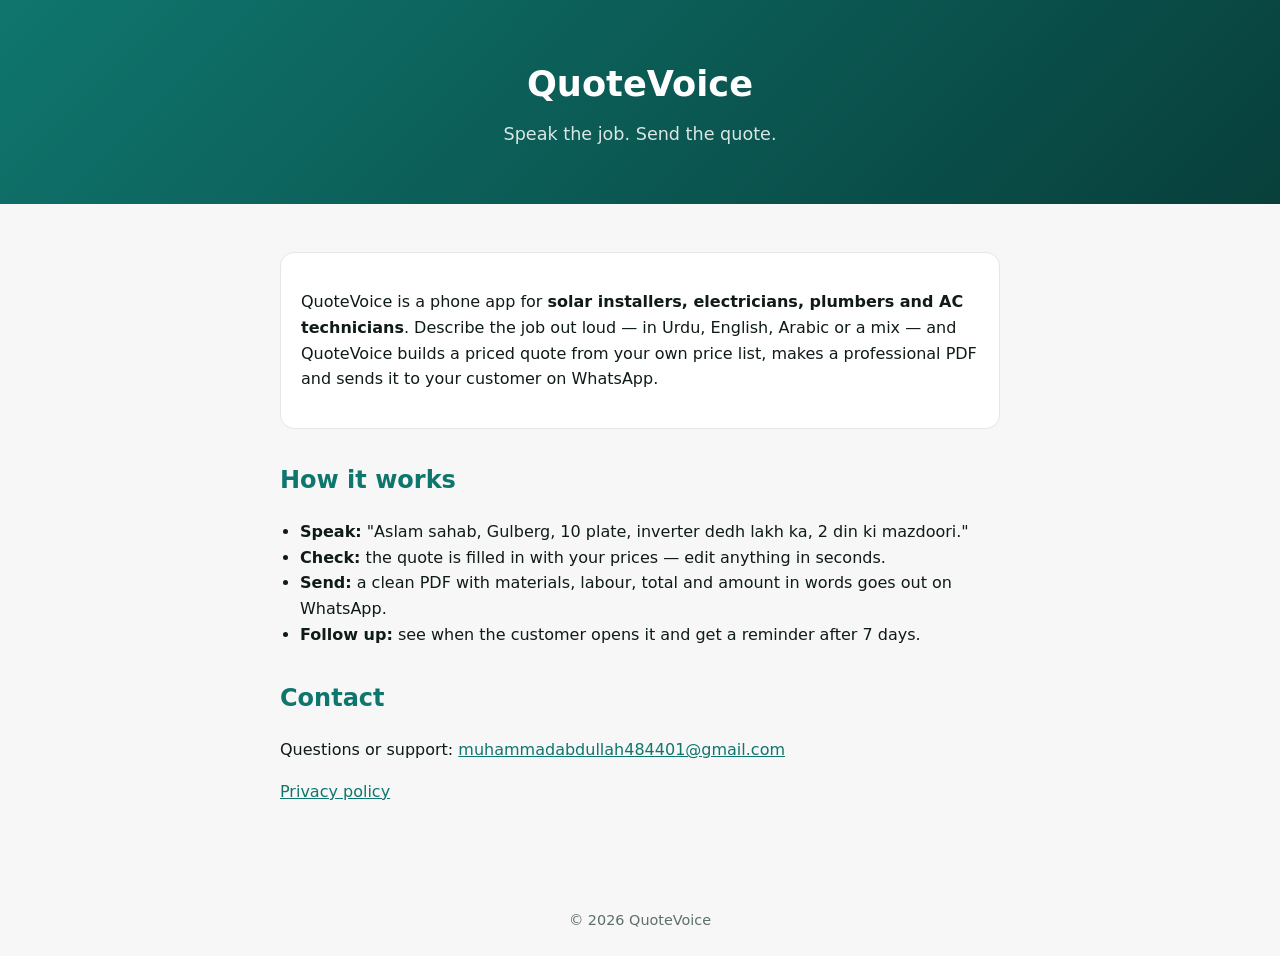
==== index.html @ b8d55fca "QuoteVoice homepage and privacy policy" ====
<!DOCTYPE html>
<html lang="en">
<head>
<meta charset="utf-8"><meta name="viewport" content="width=device-width,initial-scale=1">
<title>QuoteVoice — Speak the job. Send the quote.</title>
<meta name="description" content="QuoteVoice turns a spoken job into a professional quote and sends it on WhatsApp. For solar installers, electricians, plumbers and AC technicians.">
<link rel="stylesheet" href="style.css">
</head>
<body>
<header><h1>QuoteVoice</h1><p>Speak the job. Send the quote.</p></header>
<main>
<div class="card">
<p>QuoteVoice is a phone app for <strong>solar installers, electricians, plumbers and AC technicians</strong>.
Describe the job out loud — in Urdu, English, Arabic or a mix — and QuoteVoice builds a priced quote from your own
price list, makes a professional PDF and sends it to your customer on WhatsApp.</p>
</div>
<h2>How it works</h2>
<ul>
<li><strong>Speak:</strong> "Aslam sahab, Gulberg, 10 plate, inverter dedh lakh ka, 2 din ki mazdoori."</li>
<li><strong>Check:</strong> the quote is filled in with your prices — edit anything in seconds.</li>
<li><strong>Send:</strong> a clean PDF with materials, labour, total and amount in words goes out on WhatsApp.</li>
<li><strong>Follow up:</strong> see when the customer opens it and get a reminder after 7 days.</li>
</ul>
<h2>Contact</h2>
<p>Questions or support: <a href="mailto:muhammadabdullah484401@gmail.com">muhammadabdullah484401@gmail.com</a></p>
<p><a href="privacy.html">Privacy policy</a></p>
</main>
<footer>© 2026 QuoteVoice</footer>
</body>
</html>
---- style.css ----
:root{--teal:#0F766E;--ink:#0F1B19;--muted:#5F6F6C;--bg:#F6F7F6}
*{box-sizing:border-box}body{margin:0;font-family:system-ui,-apple-system,"Segoe UI",Roboto,sans-serif;color:var(--ink);background:var(--bg);line-height:1.6}
header{background:linear-gradient(135deg,#0F766E,#083F3B);color:#fff;padding:56px 20px;text-align:center}
header h1{margin:0 0 8px;font-size:2.2rem}header p{margin:0;opacity:.85;font-size:1.1rem}
main{max-width:760px;margin:0 auto;padding:32px 20px 64px}h2{color:var(--teal);margin-top:32px}
.card{background:#fff;border:1px solid #E2E8E6;border-radius:14px;padding:20px;margin:16px 0}
a{color:var(--teal)}footer{text-align:center;color:var(--muted);font-size:.9rem;padding:24px}
ul{padding-left:20px}
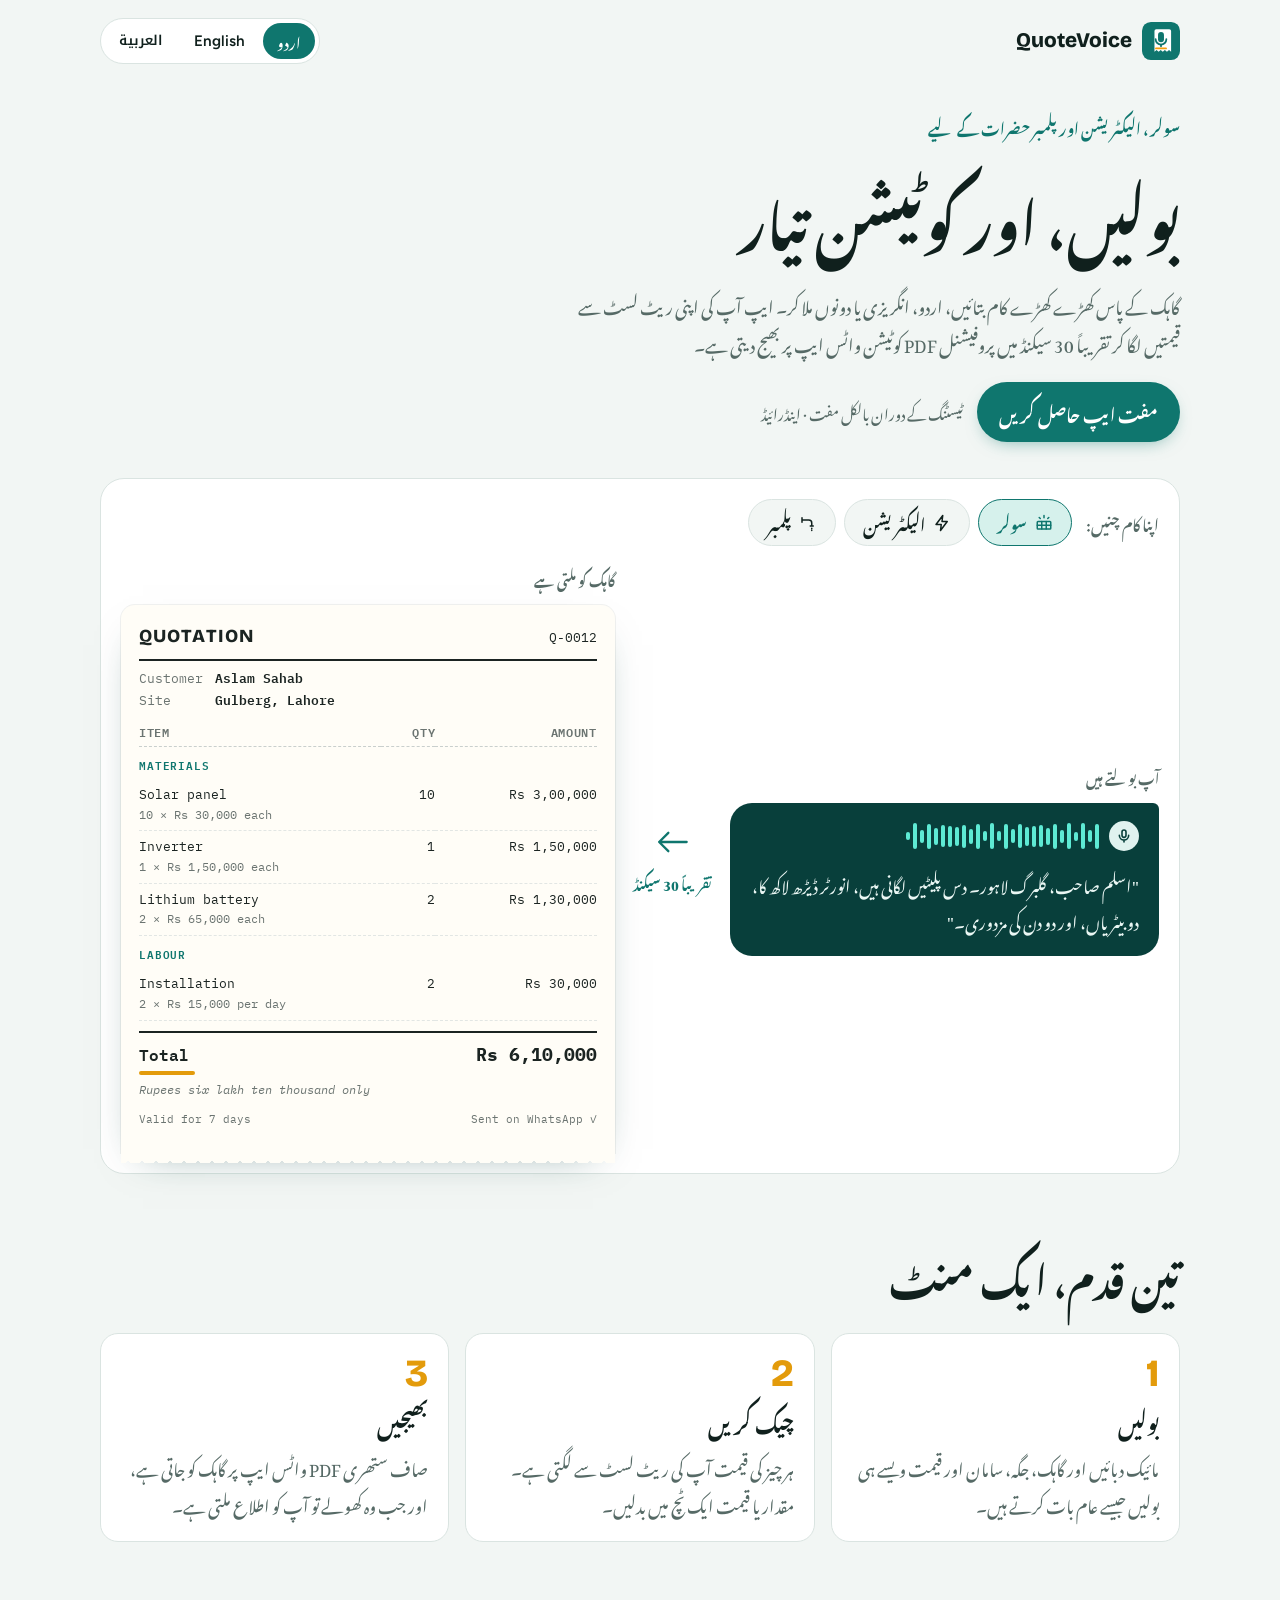
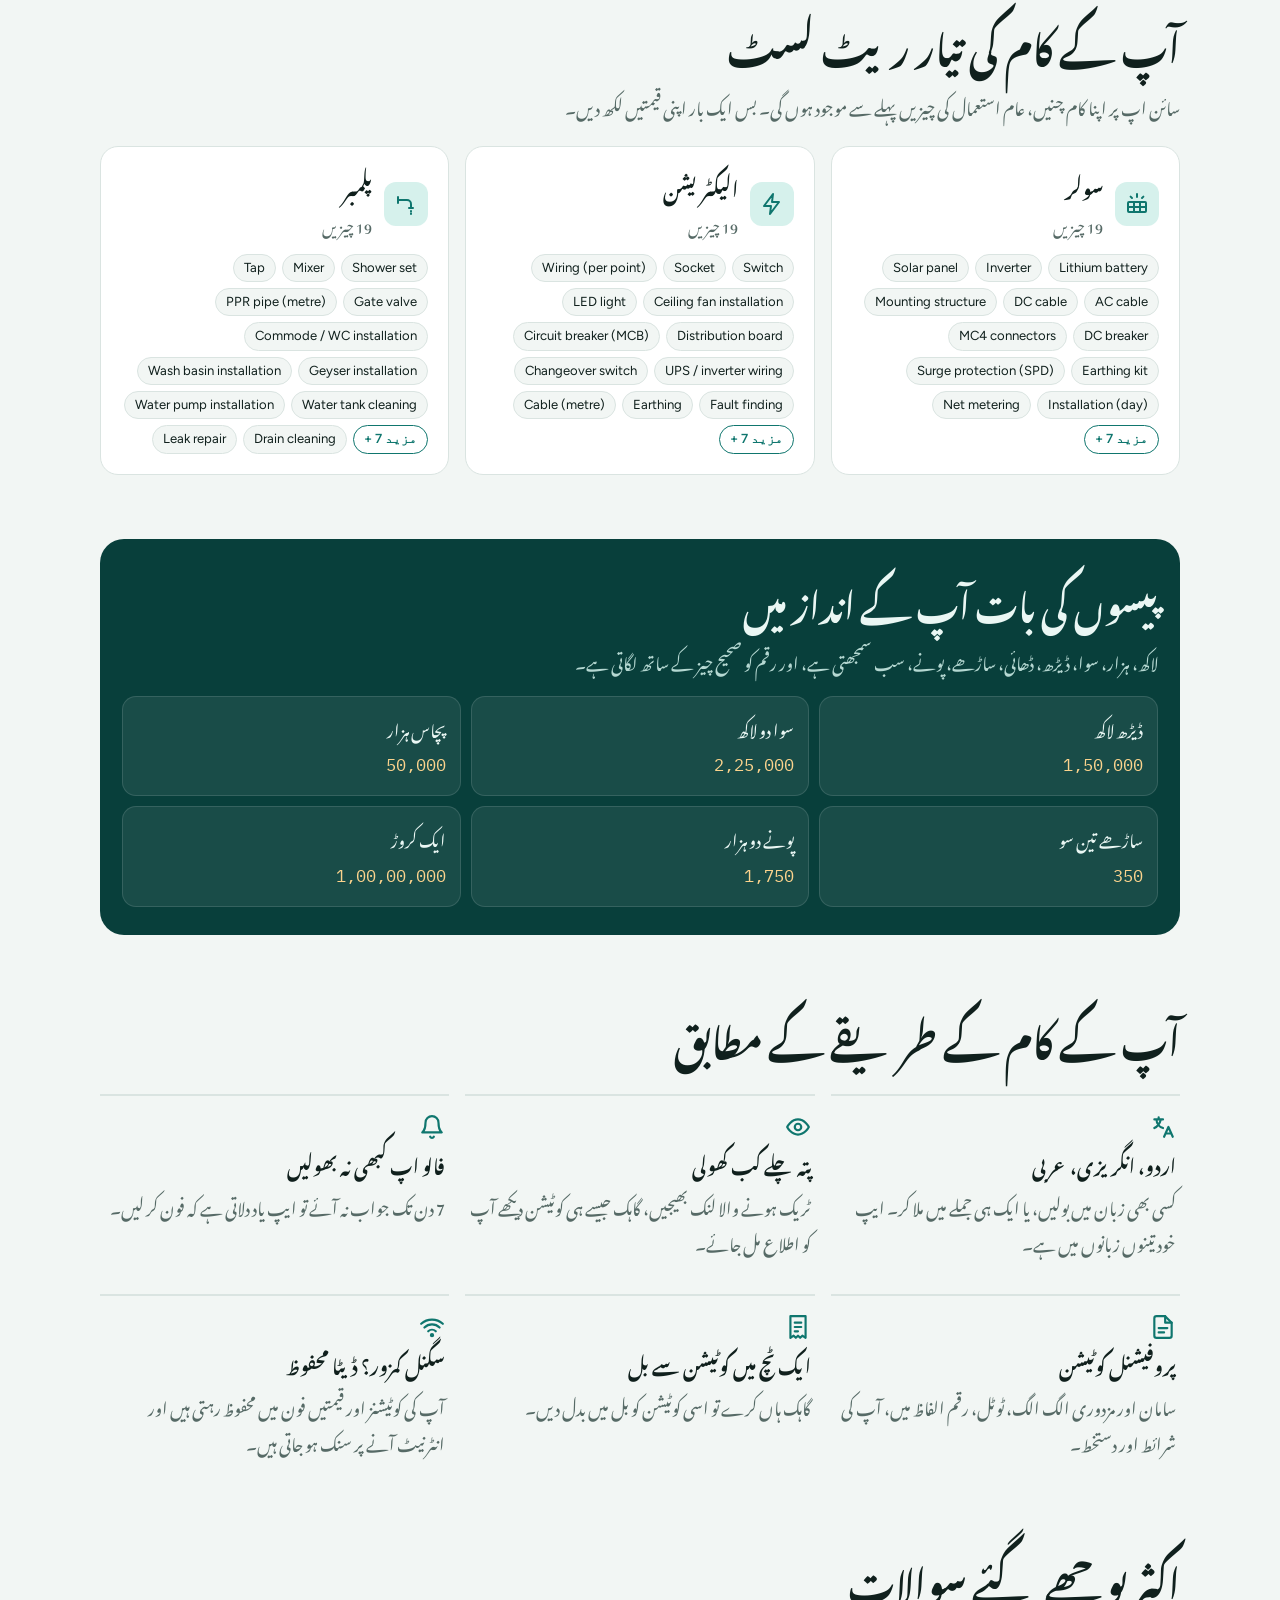
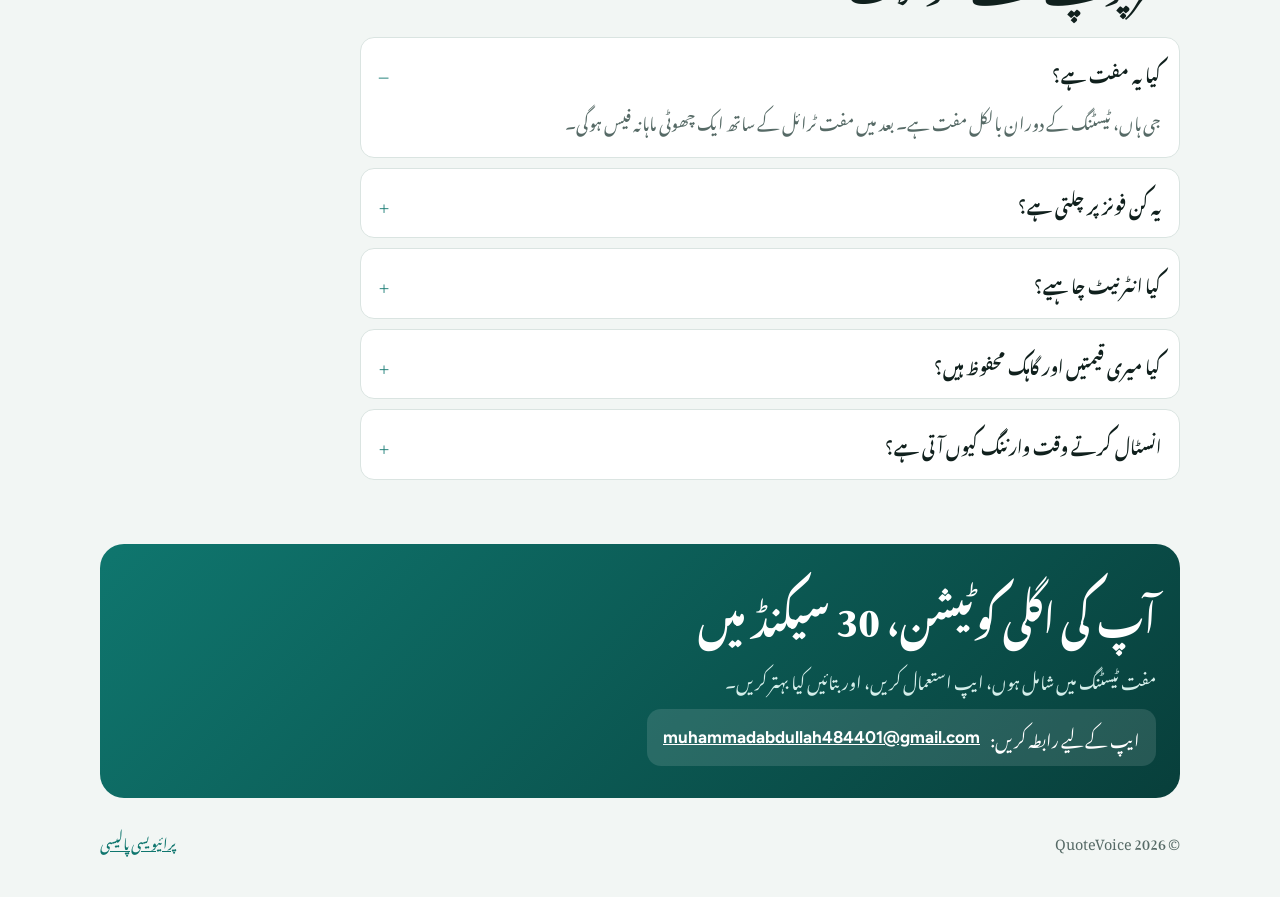
==== commit 0f937675: "Homepage: trilingual QuoteVoice page with live trade demo" ====
--- a/index.html
+++ b/index.html
@@ -1,30 +1,556 @@
 <!DOCTYPE html>
-<html lang="en">
+<html lang="ur" dir="rtl">
 <head>
-<meta charset="utf-8"><meta name="viewport" content="width=device-width,initial-scale=1">
-<title>QuoteVoice — Speak the job. Send the quote.</title>
-<meta name="description" content="QuoteVoice turns a spoken job into a professional quote and sends it on WhatsApp. For solar installers, electricians, plumbers and AC technicians.">
-<link rel="stylesheet" href="style.css">
+<meta charset="utf-8">
+<meta name="viewport" content="width=device-width, initial-scale=1">
+<title>QuoteVoice</title>
+<link rel="preconnect" href="https://fonts.googleapis.com">
+<link rel="preconnect" href="https://fonts.gstatic.com" crossorigin>
+<link href="https://fonts.googleapis.com/css2?family=Bricolage+Grotesque:opsz,wght@12..96,600;12..96,800&family=Figtree:wght@400;500;600;700&family=Noto+Nastaliq+Urdu:wght@400;600;700&family=Noto+Kufi+Arabic:wght@600;800&family=Noto+Naskh+Arabic:wght@400;600;700&family=IBM+Plex+Mono:wght@400;500;600&display=swap" rel="stylesheet">
+<style>
+/* Layout idea: the voice → receipt transformation is the hero; everything else is quiet support around it.
+   The receipt stays paper in both themes and always reads left-to-right, like the real PDF. */
+:root {
+  --bg: #F2F6F4;
+  --surface: #FFFFFF;
+  --ink: #10201D;
+  --muted: #566A66;
+  --line: #DAE4E1;
+  --brand: #0F766E;
+  --brand-deep: #083F3B;
+  --brand-soft: #D6F1EC;
+  --amber: #E39B0B;
+  --paper: #FFFDF7;
+  --paper-ink: #1B2422;
+  --paper-muted: #6B7471;
+  --f-display: 'Bricolage Grotesque', 'Segoe UI', system-ui, sans-serif;
+  --f-body: 'Figtree', 'Segoe UI', system-ui, sans-serif;
+  --f-mono: 'IBM Plex Mono', ui-monospace, Consolas, monospace;
+  --lh: 1.6;
+  --lh-head: 1.1;
+  color-scheme: light;
+}
+@media (prefers-color-scheme: dark) {
+  :root:not([data-theme="light"]) {
+    --bg: #0A1311; --surface: #111C1A; --ink: #E6F0ED; --muted: #94A8A3; --line: #213330;
+    --brand: #2CC3B0; --brand-deep: #06302C; --brand-soft: #0F2E2A; --amber: #F2B33A;
+    color-scheme: dark;
+  }
+}
+:root[data-theme="dark"] {
+  --bg: #0A1311; --surface: #111C1A; --ink: #E6F0ED; --muted: #94A8A3; --line: #213330;
+  --brand: #2CC3B0; --brand-deep: #06302C; --brand-soft: #0F2E2A; --amber: #F2B33A;
+  color-scheme: dark;
+}
+html[lang="ur"] { --f-display: 'Noto Nastaliq Urdu', serif; --f-body: 'Noto Nastaliq Urdu', serif; --lh: 2.15; --lh-head: 1.9; }
+html[lang="ar"] { --f-display: 'Noto Kufi Arabic', sans-serif; --f-body: 'Noto Naskh Arabic', serif; --lh: 1.85; --lh-head: 1.45; }
+
+* { box-sizing: border-box; }
+html, body { margin: 0; }
+body { background: var(--bg); color: var(--ink); font-family: var(--f-body); font-size: 17px; line-height: var(--lh); }
+h1, h2, h3 { font-family: var(--f-display); line-height: var(--lh-head); text-wrap: balance; margin: 0; }
+p { margin: 0; }
+a { color: var(--brand); }
+button { font: inherit; color: inherit; }
+:focus-visible { outline: 3px solid var(--amber); outline-offset: 3px; border-radius: 6px; }
+.wrap { max-width: 1120px; margin: 0 auto; padding: 0 20px; }
+
+/* Top bar */
+.top { display: flex; align-items: center; justify-content: space-between; gap: 16px; padding: 18px 0; flex-wrap: wrap; }
+.brand { display: flex; align-items: center; gap: 10px; font-family: 'Bricolage Grotesque', sans-serif; font-weight: 800; font-size: 1.3rem; color: var(--ink); text-decoration: none; }
+.langs { display: flex; gap: 4px; padding: 4px; border-radius: 999px; background: var(--surface); border: 1px solid var(--line); }
+.langs button { border: 0; background: transparent; padding: 6px 14px; border-radius: 999px; cursor: pointer; font-weight: 600; font-size: .95rem; line-height: 1.6; }
+.langs button[lang="ur"] { font-family: 'Noto Nastaliq Urdu', serif; font-size: .9rem; }
+.langs button[lang="ar"] { font-family: 'Noto Kufi Arabic', sans-serif; font-size: .85rem; }
+.langs button[lang="en"] { font-family: 'Figtree', sans-serif; }
+.langs button[aria-pressed="true"] { background: var(--brand); color: #fff; }
+
+/* Hero */
+.hero { padding: 28px 0 8px; display: grid; gap: 18px; }
+.eyebrow { color: var(--brand); font-weight: 700; font-size: .95rem; letter-spacing: .02em; }
+html[lang="en"] .eyebrow { text-transform: uppercase; letter-spacing: .08em; font-size: .8rem; }
+.hero h1 { font-size: clamp(2.3rem, 6vw, 4.4rem); font-weight: 800; max-width: 16ch; }
+html[lang="ur"] .hero h1 { font-weight: 700; font-size: clamp(2rem, 5vw, 3.5rem); }
+.hero .sub { color: var(--muted); max-width: 62ch; font-size: 1.08rem; }
+.cta-row { display: flex; gap: 14px; align-items: center; flex-wrap: wrap; margin-top: 4px; }
+.btn { display: inline-flex; align-items: center; gap: 10px; background: var(--brand); color: #fff; text-decoration: none; font-weight: 700; padding: 12px 22px; border-radius: 999px; border: 0; cursor: pointer; box-shadow: 0 6px 18px -8px rgba(15,118,110,.6); }
+.btn:hover { filter: brightness(1.08); }
+.note { color: var(--muted); font-size: .92rem; }
+
+/* Demo */
+.demo { margin: 28px 0 8px; background: var(--surface); border: 1px solid var(--line); border-radius: 24px; padding: 20px; display: grid; gap: 18px; }
+.tabs { display: flex; gap: 8px; flex-wrap: wrap; align-items: center; }
+.tabs .label { color: var(--muted); font-weight: 600; margin-inline-end: 6px; font-size: .95rem; }
+.tab { border: 1px solid var(--line); background: var(--bg); padding: 8px 18px; border-radius: 999px; cursor: pointer; font-weight: 600; display: inline-flex; gap: 8px; align-items: center; line-height: 1.7; }
+.tab svg { width: 18px; height: 18px; }
+.tab[aria-selected="true"] { background: var(--brand-soft); border-color: var(--brand); color: var(--brand); }
+.stage { display: grid; grid-template-columns: 1fr auto 1.15fr; gap: 18px; align-items: center; }
+.say { display: grid; gap: 12px; align-content: start; }
+.tag { font-size: .85rem; font-weight: 700; color: var(--muted); }
+.bubble { background: var(--brand-deep); color: #EAF7F4; border-radius: 22px; border-start-start-radius: 6px; padding: 18px 20px; font-size: 1.12rem; display: grid; gap: 14px; }
+html[lang="ur"] .bubble { font-size: 1.05rem; }
+.wave { display: flex; gap: 3px; align-items: center; height: 26px; direction: ltr; }
+.wave i { display: block; width: 4px; border-radius: 2px; background: #5EEAD4; height: 30%; animation: wave 1.1s ease-in-out infinite; }
+@keyframes wave { 0%, 100% { transform: scaleY(.45); } 50% { transform: scaleY(1); } }
+.mic { display: inline-flex; align-items: center; justify-content: center; width: 30px; height: 30px; border-radius: 50%; background: #E0F2EF; color: var(--brand-deep); flex: none; }
+.wave-row { display: flex; align-items: center; gap: 10px; }
+.arrow { display: grid; place-items: center; gap: 4px; color: var(--brand); text-align: center; font-size: .85rem; font-weight: 700; }
+.arrow svg { width: 44px; height: 44px; }
+html[dir="rtl"] .arrow svg { transform: scaleX(-1); }
+
+/* Receipt (always LTR, like the real PDF) */
+.receipt { direction: ltr; text-align: left; font-family: var(--f-mono); background: var(--paper); color: var(--paper-ink); border-radius: 14px 14px 0 0; padding: 18px 18px 26px; box-shadow: 0 18px 40px -22px rgba(8,63,59,.55), 0 0 0 1px rgba(16,32,29,.06); position: relative; font-size: .82rem; line-height: 1.5; }
+.receipt::after { content: ""; position: absolute; left: 0; right: 0; bottom: -10px; height: 10px; background: linear-gradient(-45deg, transparent 7px, var(--paper) 0) 0 0/14px 10px repeat-x, linear-gradient(45deg, transparent 7px, var(--paper) 0) 0 0/14px 10px repeat-x; }
+.r-head { display: flex; justify-content: space-between; align-items: baseline; border-bottom: 2px solid var(--paper-ink); padding-bottom: 8px; margin-bottom: 8px; }
+.r-title { font-family: 'Bricolage Grotesque', sans-serif; font-weight: 800; font-size: 1.15rem; letter-spacing: .06em; }
+.r-meta { display: grid; grid-template-columns: auto 1fr; gap: 2px 12px; color: var(--paper-muted); margin-bottom: 10px; }
+.r-meta b { color: var(--paper-ink); font-weight: 600; }
+table { width: 100%; border-collapse: collapse; font-variant-numeric: tabular-nums; }
+th { text-align: left; font-weight: 600; color: var(--paper-muted); font-size: .72rem; text-transform: uppercase; letter-spacing: .06em; padding: 4px 0; border-bottom: 1px dashed #C9CFCD; }
+td { padding: 6px 0; border-bottom: 1px dashed #E2E6E4; vertical-align: top; }
+th.n, td.n { text-align: right; white-space: nowrap; padding-left: 10px; }
+td .unit { color: var(--paper-muted); font-size: .72rem; }
+.group td { font-size: .68rem; text-transform: uppercase; letter-spacing: .08em; color: #0F766E; font-weight: 600; padding-top: 10px; border-bottom: 0; }
+.r-total { display: flex; justify-content: space-between; align-items: baseline; margin-top: 10px; padding-top: 8px; border-top: 2px solid var(--paper-ink); font-weight: 600; font-size: 1rem; }
+.r-total strong { font-size: 1.15rem; }
+.r-total .bar { display: block; height: 4px; width: 56px; background: #E39B0B; border-radius: 2px; margin-top: 4px; }
+.r-words { color: var(--paper-muted); font-style: italic; margin-top: 6px; font-size: .75rem; }
+.r-foot { display: flex; justify-content: space-between; margin-top: 12px; color: var(--paper-muted); font-size: .7rem; }
+.rows-in tr { animation: rowIn .45s cubic-bezier(.2,.7,.2,1) backwards; }
+@keyframes rowIn { from { opacity: .1; transform: translateY(6px); } }
+
+/* Sections */
+section { padding: 56px 0 8px; }
+.sec-head { display: grid; gap: 8px; margin-bottom: 22px; max-width: 70ch; }
+.sec-head h2 { font-size: clamp(1.6rem, 3.6vw, 2.4rem); font-weight: 800; }
+html[lang="ur"] .sec-head h2 { font-weight: 700; }
+.sec-head p { color: var(--muted); }
+.steps { display: grid; grid-template-columns: repeat(3, 1fr); gap: 16px; counter-reset: step; }
+.step { background: var(--surface); border: 1px solid var(--line); border-radius: 18px; padding: 20px; display: grid; gap: 8px; align-content: start; }
+.step .num { font-family: 'Bricolage Grotesque', sans-serif; font-weight: 800; font-size: 2.4rem; line-height: 1; color: var(--amber); }
+.step h3 { font-size: 1.3rem; }
+.step p { color: var(--muted); }
+
+.trade-cards { display: grid; grid-template-columns: repeat(3, 1fr); gap: 16px; }
+.tcard { background: var(--surface); border: 1px solid var(--line); border-radius: 18px; padding: 20px; display: grid; gap: 12px; align-content: start; }
+.tcard header { display: flex; align-items: center; gap: 12px; }
+.ticon { width: 44px; height: 44px; border-radius: 12px; display: grid; place-items: center; background: var(--brand-soft); color: var(--brand); flex: none; }
+.ticon svg { width: 24px; height: 24px; }
+.tcard h3 { font-size: 1.25rem; }
+.tcard .count { color: var(--muted); font-size: .9rem; }
+.chips { display: flex; flex-wrap: wrap; gap: 6px; direction: ltr; justify-content: flex-start; }
+html[dir="rtl"] .chips { justify-content: flex-end; }
+.chip { font-family: 'Figtree', sans-serif; font-size: .82rem; line-height: 1.4; padding: 4px 10px; border-radius: 999px; background: var(--bg); border: 1px solid var(--line); }
+.chip.more { color: var(--brand); border-color: var(--brand); background: transparent; font-weight: 600; }
+
+.money { background: var(--brand-deep); color: #EAF7F4; border-radius: 24px; padding: 28px 22px; display: grid; gap: 18px; }
+.money h2 { font-size: clamp(1.5rem, 3.4vw, 2.2rem); }
+.money p { color: #B5D8D2; }
+.pairs { display: grid; grid-template-columns: repeat(3, 1fr); gap: 10px; }
+.pair { background: rgba(255,255,255,.07); border: 1px solid rgba(255,255,255,.12); border-radius: 14px; padding: 12px 14px; display: grid; gap: 2px; }
+.pair .said { font-size: 1.05rem; }
+.pair .num { font-family: var(--f-mono); color: #FBD38D; font-size: 1.05rem; direction: ltr; text-align: start; font-variant-numeric: tabular-nums; }
+html[dir="rtl"] .pair .num { text-align: right; }
+
+.features { display: grid; grid-template-columns: repeat(3, 1fr); gap: 16px; }
+.feat { padding: 18px 4px; border-top: 2px solid var(--line); display: grid; gap: 6px; align-content: start; }
+.feat svg { width: 26px; height: 26px; color: var(--brand); }
+.feat h3 { font-size: 1.15rem; }
+.feat p { color: var(--muted); }
+
+.faq { display: grid; gap: 10px; max-width: 820px; }
+details { background: var(--surface); border: 1px solid var(--line); border-radius: 14px; padding: 4px 18px; }
+summary { cursor: pointer; font-weight: 700; padding: 12px 0; list-style: none; display: flex; justify-content: space-between; gap: 12px; }
+summary::-webkit-details-marker { display: none; }
+summary::after { content: "+"; color: var(--brand); font-weight: 800; }
+details[open] summary::after { content: "–"; }
+details p { color: var(--muted); padding-bottom: 14px; }
+
+.join { margin: 56px 0 0; background: linear-gradient(135deg, var(--brand), var(--brand-deep)); color: #fff; border-radius: 24px; padding: 32px 24px; display: grid; gap: 12px; }
+.join h2 { font-size: clamp(1.6rem, 3.6vw, 2.4rem); }
+.join p { color: #D4EEEA; }
+.contact { display: inline-flex; flex-wrap: wrap; gap: 10px; align-items: center; background: rgba(255,255,255,.12); border-radius: 14px; padding: 10px 16px; width: fit-content; }
+.contact a { color: #fff; font-family: 'Figtree', sans-serif; font-weight: 700; direction: ltr; }
+footer { padding: 28px 0 40px; color: var(--muted); font-size: .9rem; display: flex; gap: 16px; flex-wrap: wrap; justify-content: space-between; }
+
+@media (max-width: 860px) {
+  .stage { grid-template-columns: 1fr; }
+  .arrow svg { transform: rotate(90deg); }
+  html[dir="rtl"] .arrow svg { transform: rotate(90deg); }
+  .steps, .trade-cards, .features { grid-template-columns: 1fr; }
+  .pairs { grid-template-columns: repeat(2, 1fr); }
+}
+@media (max-width: 420px) { .pairs { grid-template-columns: 1fr; } body { font-size: 16px; } }
+@media (prefers-reduced-motion: reduce) {
+  .wave i, .rows-in tr { animation: none; }
+}
+</style>
 </head>
 <body>
-<header><h1>QuoteVoice</h1><p>Speak the job. Send the quote.</p></header>
-<main>
-<div class="card">
-<p>QuoteVoice is a phone app for <strong>solar installers, electricians, plumbers and AC technicians</strong>.
-Describe the job out loud — in Urdu, English, Arabic or a mix — and QuoteVoice builds a priced quote from your own
-price list, makes a professional PDF and sends it to your customer on WhatsApp.</p>
+<div class="wrap">
+  <div class="top">
+    <a class="brand" href="#top" aria-label="QuoteVoice">
+      <svg width="38" height="38" viewBox="0 0 64 64" aria-hidden="true">
+        <rect width="64" height="64" rx="15" fill="#0F766E"/>
+        <path d="M18 12h28a3 3 0 0 1 3 3v35l-3.5-3-3.5 3-3.5-3-3.5 3-3.5-3-3.5 3-3.5-3-3.5 3V15a3 3 0 0 1 3-3z" fill="#FFFFFF"/>
+        <rect x="27" y="17" width="10" height="17" rx="5" fill="#0F766E"/>
+        <path d="M23 29a9 9 0 0 0 18 0" stroke="#0F766E" stroke-width="3" fill="none" stroke-linecap="round"/>
+        <path d="M32 38v3" stroke="#0F766E" stroke-width="3" stroke-linecap="round"/>
+        <rect x="22" y="43" width="20" height="3" rx="1.5" fill="#F59E0B"/>
+      </svg>
+      QuoteVoice
+    </a>
+    <div class="langs" role="group" aria-label="Language">
+      <button type="button" id="lang-ur" lang="ur" data-lang="ur">اردو</button>
+      <button type="button" id="lang-en" lang="en" data-lang="en">English</button>
+      <button type="button" id="lang-ar" lang="ar" data-lang="ar">العربية</button>
+    </div>
+  </div>
+
+  <div class="hero" id="top">
+    <div class="eyebrow" data-t="eyebrow"></div>
+    <h1 data-t="title"></h1>
+    <p class="sub" data-t="sub"></p>
+    <div class="cta-row">
+      <a class="btn" href="#join" data-t="cta"></a>
+      <span class="note" data-t="note"></span>
+    </div>
+  </div>
+
+  <div class="demo">
+    <div class="tabs" role="tablist" aria-labelledby="demo-label">
+      <span class="label" id="demo-label" data-t="pick"></span>
+      <button class="tab" role="tab" id="tab-solar" data-trade="solar"></button>
+      <button class="tab" role="tab" id="tab-electric" data-trade="electric"></button>
+      <button class="tab" role="tab" id="tab-plumber" data-trade="plumber"></button>
+    </div>
+    <div class="stage">
+      <div class="say">
+        <span class="tag" data-t="youSay"></span>
+        <div class="bubble">
+          <div class="wave-row">
+            <span class="mic"><svg width="16" height="16" viewBox="0 0 24 24" fill="none" stroke="currentColor" stroke-width="2.4" stroke-linecap="round"><rect x="9" y="3" width="6" height="11" rx="3"/><path d="M5 11a7 7 0 0 0 14 0M12 18v3"/></svg></span>
+            <div class="wave" id="wave" aria-hidden="true"></div>
+          </div>
+          <p id="spoken"></p>
+        </div>
+      </div>
+      <div class="arrow" aria-hidden="true">
+        <svg viewBox="0 0 48 48" fill="none" stroke="currentColor" stroke-width="2.5" stroke-linecap="round" stroke-linejoin="round"><path d="M8 24h30M28 14l10 10-10 10"/></svg>
+        <span data-t="time"></span>
+      </div>
+      <div class="say">
+        <span class="tag" data-t="youSend"></span>
+        <div class="receipt" id="receipt" aria-live="polite"></div>
+      </div>
+    </div>
+  </div>
+
+  <section>
+    <div class="sec-head"><h2 data-t="stepsTitle"></h2></div>
+    <div class="steps">
+      <div class="step"><span class="num">1</span><h3 data-t="s1t"></h3><p data-t="s1d"></p></div>
+      <div class="step"><span class="num">2</span><h3 data-t="s2t"></h3><p data-t="s2d"></p></div>
+      <div class="step"><span class="num">3</span><h3 data-t="s3t"></h3><p data-t="s3d"></p></div>
+    </div>
+  </section>
+
+  <section>
+    <div class="sec-head"><h2 data-t="tradesTitle"></h2><p data-t="tradesSub"></p></div>
+    <div class="trade-cards" id="trade-cards"></div>
+  </section>
+
+  <section>
+    <div class="money">
+      <div class="sec-head" style="margin:0"><h2 data-t="moneyTitle"></h2><p data-t="moneySub"></p></div>
+      <div class="pairs" id="pairs"></div>
+    </div>
+  </section>
+
+  <section>
+    <div class="sec-head"><h2 data-t="featTitle"></h2></div>
+    <div class="features" id="features"></div>
+  </section>
+
+  <section>
+    <div class="sec-head"><h2 data-t="faqTitle"></h2></div>
+    <div class="faq" id="faq"></div>
+  </section>
+
+  <div class="join" id="join">
+    <h2 data-t="joinTitle"></h2>
+    <p data-t="joinSub"></p>
+    <div class="contact"><span data-t="contactLabel"></span><a href="mailto:muhammadabdullah484401@gmail.com">muhammadabdullah484401@gmail.com</a></div>
+  </div>
+
+  <footer>
+    <span>© 2026 QuoteVoice</span>
+    <a href="privacy.html" data-t="privacy"></a>
+  </footer>
 </div>
-<h2>How it works</h2>
-<ul>
-<li><strong>Speak:</strong> "Aslam sahab, Gulberg, 10 plate, inverter dedh lakh ka, 2 din ki mazdoori."</li>
-<li><strong>Check:</strong> the quote is filled in with your prices — edit anything in seconds.</li>
-<li><strong>Send:</strong> a clean PDF with materials, labour, total and amount in words goes out on WhatsApp.</li>
-<li><strong>Follow up:</strong> see when the customer opens it and get a reminder after 7 days.</li>
-</ul>
-<h2>Contact</h2>
-<p>Questions or support: <a href="mailto:muhammadabdullah484401@gmail.com">muhammadabdullah484401@gmail.com</a></p>
-<p><a href="privacy.html">Privacy policy</a></p>
-</main>
-<footer>© 2026 QuoteVoice</footer>
+
+<script>
+const ICONS = {
+  solar: '<svg viewBox="0 0 24 24" fill="none" stroke="currentColor" stroke-width="2" stroke-linecap="round" stroke-linejoin="round"><rect x="3" y="10" width="18" height="10" rx="1"/><path d="M3 15h18M9 10v10M15 10v10M12 2v3M5.6 4.6l1.4 1.4M18.4 4.6 17 6"/></svg>',
+  electric: '<svg viewBox="0 0 24 24" fill="none" stroke="currentColor" stroke-width="2" stroke-linecap="round" stroke-linejoin="round"><path d="M13 2 4 14h7l-1 8 9-12h-7z"/></svg>',
+  plumber: '<svg viewBox="0 0 24 24" fill="none" stroke="currentColor" stroke-width="2" stroke-linecap="round" stroke-linejoin="round"><path d="M4 8h9a4 4 0 0 1 4 4v2M4 5v6M17 14v2M15 16h4M17 19v.5M17 21.5v.5"/></svg>',
+  lang: '<svg viewBox="0 0 24 24" fill="none" stroke="currentColor" stroke-width="2" stroke-linecap="round" stroke-linejoin="round"><path d="M4 5h8M8 3v2M6 5c0 4 3 7 6 8M10 5c-1 4-4 7-6 8M13 21l4-9 4 9M14.5 18h5"/></svg>',
+  eye: '<svg viewBox="0 0 24 24" fill="none" stroke="currentColor" stroke-width="2" stroke-linecap="round" stroke-linejoin="round"><path d="M2 12s3.5-7 10-7 10 7 10 7-3.5 7-10 7S2 12 2 12z"/><circle cx="12" cy="12" r="3"/></svg>',
+  bell: '<svg viewBox="0 0 24 24" fill="none" stroke="currentColor" stroke-width="2" stroke-linecap="round" stroke-linejoin="round"><path d="M6 8a6 6 0 0 1 12 0c0 7 3 9 3 9H3s3-2 3-9M10.3 21a1.9 1.9 0 0 0 3.4 0"/></svg>',
+  doc: '<svg viewBox="0 0 24 24" fill="none" stroke="currentColor" stroke-width="2" stroke-linecap="round" stroke-linejoin="round"><path d="M14 2H6a2 2 0 0 0-2 2v16a2 2 0 0 0 2 2h12a2 2 0 0 0 2-2V8z"/><path d="M14 2v6h6M8 13h8M8 17h5"/></svg>',
+  receipt: '<svg viewBox="0 0 24 24" fill="none" stroke="currentColor" stroke-width="2" stroke-linecap="round" stroke-linejoin="round"><path d="M5 2h14v20l-3-2-2 2-2-2-2 2-2-2-3 2z"/><path d="M9 8h6M9 12h6M9 16h3"/></svg>',
+  wifi: '<svg viewBox="0 0 24 24" fill="none" stroke="currentColor" stroke-width="2" stroke-linecap="round" stroke-linejoin="round"><path d="M5 12.5a10 10 0 0 1 14 0M8.5 16a5 5 0 0 1 7 0M2 9a15 15 0 0 1 20 0"/><circle cx="12" cy="19.5" r="1"/></svg>'
+};
+
+/* Real starter price lists from the app (names as they appear on the PDF). */
+const TRADE_ITEMS = {
+  solar: ['Solar panel','Inverter','Lithium battery','Mounting structure','DC cable','AC cable','MC4 connectors','DC breaker','Surge protection (SPD)','Earthing kit','Net metering','Installation (day)'],
+  electric: ['Wiring (per point)','Socket','Switch','LED light','Ceiling fan installation','Circuit breaker (MCB)','Distribution board','Changeover switch','UPS / inverter wiring','Cable (metre)','Earthing','Fault finding'],
+  plumber: ['Tap','Mixer','Shower set','PPR pipe (metre)','Gate valve','Commode / WC installation','Wash basin installation','Geyser installation','Water pump installation','Water tank cleaning','Leak repair','Drain cleaning']
+};
+const TRADE_TOTAL = { solar: 19, electric: 19, plumber: 19 };
+
+/* Demo quotes. Pakistan (Rs, lakh grouping) for Urdu/English; Gulf (AED) for Arabic. */
+const QUOTES = {
+  pk: {
+    solar: { no: 'Q-0012', customer: 'Aslam Sahab', site: 'Gulberg, Lahore',
+      materials: [['Solar panel', 10, 'each', 30000], ['Inverter', 1, 'each', 150000], ['Lithium battery', 2, 'each', 65000]],
+      labour: [['Installation', 2, 'per day', 15000]], words: 'Rupees six lakh ten thousand only' },
+    electric: { no: 'Q-0013', customer: 'Khan Sahab', site: 'DHA, Karachi',
+      materials: [['LED downlight', 6, 'each', 900], ['Socket', 2, 'each', 250], ['Cable', 15, 'per m', 180]],
+      labour: [['Labour', 1, 'per day', 5000]], words: 'Rupees thirteen thousand six hundred only' },
+    plumber: { no: 'Q-0014', customer: 'Rasheed Sahab', site: 'Johar Town, Lahore',
+      materials: [['Tap', 2, 'each', 1500], ['PPR pipe', 5, 'per m', 350], ['Geyser installation', 1, 'each', 4500]],
+      labour: [['Labour', 3, 'per hr', 800]], words: 'Rupees eleven thousand six hundred fifty only' }
+  },
+  gulf: {
+    solar: { no: 'Q-0012', customer: 'Mr Khalid', site: 'Al Khan, Sharjah',
+      materials: [['Solar panel', 10, 'each', 650], ['Inverter', 1, 'each', 5000], ['Lithium battery', 2, 'each', 2400]],
+      labour: [['Installation', 2, 'per day', 900]], words: 'Eighteen thousand one hundred dirhams only' },
+    electric: { no: 'Q-0013', customer: 'Mr Ahmed', site: 'Dubai Marina',
+      materials: [['LED downlight', 6, 'each', 45], ['Socket', 2, 'each', 35], ['Cable', 15, 'per m', 6]],
+      labour: [['Labour', 1, 'per day', 350]], words: 'Seven hundred eighty dirhams only' },
+    plumber: { no: 'Q-0014', customer: 'Mr Yousef', site: 'Al Ain',
+      materials: [['Tap', 2, 'each', 60], ['PPR pipe', 5, 'per m', 18], ['Water heater installation', 1, 'each', 250]],
+      labour: [['Labour', 3, 'per hr', 80]], words: 'Seven hundred dirhams only' }
+  }
+};
+
+const T = {
+  ur: {
+    eyebrow: 'سولر، الیکٹریشن اور پلمبر حضرات کے لیے',
+    title: 'بولیں، اور کوٹیشن تیار',
+    sub: 'گاہک کے پاس کھڑے کھڑے کام بتائیں، اردو، انگریزی یا دونوں ملا کر۔ ایپ آپ کی اپنی ریٹ لسٹ سے قیمتیں لگا کر تقریباً 30 سیکنڈ میں پروفیشنل PDF کوٹیشن واٹس ایپ پر بھیج دیتی ہے۔',
+    cta: 'مفت ایپ حاصل کریں', note: 'ٹیسٹنگ کے دوران بالکل مفت · اینڈرائیڈ',
+    pick: 'اپنا کام چنیں:', solar: 'سولر', electric: 'الیکٹریشن', plumber: 'پلمبر',
+    youSay: 'آپ بولتے ہیں', youSend: 'گاہک کو ملتی ہے', time: 'تقریباً 30 سیکنڈ',
+    spoken: {
+      solar: '"اسلم صاحب، گلبرگ لاہور۔ دس پلیٹیں لگانی ہیں، انورٹر ڈیڑھ لاکھ کا، دو بیٹریاں، اور دو دن کی مزدوری۔"',
+      electric: '"خان صاحب، ڈیفنس کراچی۔ چھ ایل ای ڈی لائٹیں، دو ساکٹ بدلنے ہیں، پندرہ میٹر تار، اور ایک دن کا کام۔"',
+      plumber: '"رشید صاحب، جوہر ٹاؤن۔ دو نلکے بدلنے ہیں، پانچ میٹر پائپ، گیزر لگانا ہے، تین گھنٹے کام۔"'
+    },
+    stepsTitle: 'تین قدم، ایک منٹ',
+    s1t: 'بولیں', s1d: 'مائیک دبائیں اور گاہک، جگہ، سامان اور قیمت ویسے ہی بولیں جیسے عام بات کرتے ہیں۔',
+    s2t: 'چیک کریں', s2d: 'ہر چیز کی قیمت آپ کی ریٹ لسٹ سے لگتی ہے۔ مقدار یا قیمت ایک ٹچ میں بدلیں۔',
+    s3t: 'بھیجیں', s3d: 'صاف ستھری PDF واٹس ایپ پر گاہک کو جاتی ہے، اور جب وہ کھولے تو آپ کو اطلاع ملتی ہے۔',
+    tradesTitle: 'آپ کے کام کی تیار ریٹ لسٹ',
+    tradesSub: 'سائن اپ پر اپنا کام چنیں، عام استعمال کی چیزیں پہلے سے موجود ہوں گی۔ بس ایک بار اپنی قیمتیں لکھ دیں۔',
+    items: (n) => `${n} چیزیں`, more: (n) => `+ مزید ${n}`,
+    moneyTitle: 'پیسوں کی بات آپ کے انداز میں',
+    moneySub: 'لاکھ، ہزار، سوا، ڈیڑھ، ڈھائی، ساڑھے، پونے، سب سمجھتی ہے، اور رقم کو صحیح چیز کے ساتھ لگاتی ہے۔',
+    pairs: [['ڈیڑھ لاکھ', '1,50,000'], ['سوا دو لاکھ', '2,25,000'], ['پچاس ہزار', '50,000'], ['ساڑھے تین سو', '350'], ['پونے دو ہزار', '1,750'], ['ایک کروڑ', '1,00,00,000']],
+    featTitle: 'آپ کے کام کے طریقے کے مطابق',
+    feats: [
+      ['lang', 'اردو، انگریزی، عربی', 'کسی بھی زبان میں بولیں، یا ایک ہی جملے میں ملا کر۔ ایپ خود تینوں زبانوں میں ہے۔'],
+      ['eye', 'پتہ چلے کب کھولی', 'ٹریک ہونے والا لنک بھیجیں، گاہک جیسے ہی کوٹیشن دیکھے آپ کو اطلاع مل جائے۔'],
+      ['bell', 'فالو اپ کبھی نہ بھولیں', '7 دن تک جواب نہ آئے تو ایپ یاد دلاتی ہے کہ فون کر لیں۔'],
+      ['doc', 'پروفیشنل کوٹیشن', 'سامان اور مزدوری الگ الگ، ٹوٹل، رقم الفاظ میں، آپ کی شرائط اور دستخط۔'],
+      ['receipt', 'ایک ٹچ میں کوٹیشن سے بل', 'گاہک ہاں کرے تو اسی کوٹیشن کو بل میں بدل دیں۔'],
+      ['wifi', 'سگنل کمزور؟ ڈیٹا محفوظ', 'آپ کی کوٹیشنز اور قیمتیں فون میں محفوظ رہتی ہیں اور انٹرنیٹ آنے پر سنک ہو جاتی ہیں۔']
+    ],
+    faqTitle: 'اکثر پوچھے گئے سوالات',
+    faq: [
+      ['کیا یہ مفت ہے؟', 'جی ہاں، ٹیسٹنگ کے دوران بالکل مفت ہے۔ بعد میں مفت ٹرائل کے ساتھ ایک چھوٹی ماہانہ فیس ہوگی۔'],
+      ['یہ کن فونز پر چلتی ہے؟', 'پچھلے 6 سے 7 سال کے زیادہ تر اینڈرائیڈ فونز پر۔ آئی فون ورژن بعد میں آئے گا۔'],
+      ['کیا انٹرنیٹ چاہیے؟', 'آواز کے لیے ہاں، عام موبائل انٹرنیٹ کافی ہے۔ سگنل نہ ہو تو آپ کوٹیشن ٹائپ بھی کر سکتے ہیں۔'],
+      ['کیا میری قیمتیں اور گاہک محفوظ ہیں؟', 'آپ کا ڈیٹا صرف آپ کے اکاؤنٹ کا ہے۔ ہم اسے کبھی نہیں بیچتے، اور آواز کی ریکارڈنگ محفوظ نہیں کی جاتی۔'],
+      ['انسٹال کرتے وقت وارننگ کیوں آتی ہے؟', 'ٹیسٹ ورژن ابھی پلے اسٹور پر نہیں ہے، اس لیے اینڈرائیڈ وارننگ دیتا ہے۔ "Install anyway" دبا دیں۔ پلے اسٹور پر آنے کے بعد یہ وارننگ نہیں آئے گی۔']
+    ],
+    joinTitle: 'آپ کی اگلی کوٹیشن، 30 سیکنڈ میں',
+    joinSub: 'مفت ٹیسٹنگ میں شامل ہوں، ایپ استعمال کریں، اور بتائیں کیا بہتر کریں۔',
+    contactLabel: 'ایپ کے لیے رابطہ کریں:', privacy: 'پرائیویسی پالیسی'
+  },
+  en: {
+    eyebrow: 'For solar installers, electricians and plumbers',
+    title: 'Speak the job. Send the quote.',
+    sub: 'Describe the work at the customer\'s place, in Urdu, English or a mix of both. QuoteVoice prices it from your own rate list and sends a professional PDF quote on WhatsApp in about 30 seconds.',
+    cta: 'Get the free app', note: 'Free while we test · Android',
+    pick: 'Pick a trade:', solar: 'Solar', electric: 'Electrician', plumber: 'Plumber',
+    youSay: 'You say', youSend: 'Your customer gets', time: 'about 30 seconds',
+    spoken: {
+      solar: '"Aslam sahab, Gulberg Lahore. Ten panels, inverter dedh lakh ka, two batteries, and two days labour."',
+      electric: '"Khan sahab, DHA Karachi. Six LED downlights, replace two sockets, fifteen metres of cable, one day\'s work."',
+      plumber: '"Rasheed sahab, Johar Town. Replace two taps, five metres of pipe, install the geyser, three hours\' work."'
+    },
+    stepsTitle: 'Three steps, one minute',
+    s1t: 'Speak', s1d: 'Tap the mic and say the customer, the place, the items and any price, the way you normally talk.',
+    s2t: 'Check', s2d: 'Every item is priced from your rate list. Change a quantity or price with one tap.',
+    s3t: 'Send', s3d: 'A clean PDF goes to the customer on WhatsApp. You get a notification when they open it.',
+    tradesTitle: 'Ready rate lists for your trade',
+    tradesSub: 'Pick your trade when you sign up and the usual items are already there. Add your prices once.',
+    items: (n) => `${n} items`, more: (n) => `+ ${n} more`,
+    moneyTitle: 'It understands how you say money',
+    moneySub: 'Lakh, hazaar, sawa, dedh, dhai, saadhe, paune: it gets them all, and puts each amount on the right item.',
+    pairs: [['dedh lakh', '1,50,000'], ['sawa do lakh', '2,25,000'], ['pachas hazaar', '50,000'], ['saadhe teen sau', '350'], ['paune do hazaar', '1,750'], ['ek crore', '1,00,00,000']],
+    featTitle: 'Built for the way you work',
+    feats: [
+      ['lang', 'Urdu, English, Arabic', 'Speak in any of them, or mix them in one sentence. The app itself is in all three.'],
+      ['eye', 'Know when they open it', 'Send a tracked link and get a notification the moment your customer views the quote.'],
+      ['bell', 'Never forget to follow up', 'No reply after 7 days? QuoteVoice reminds you to call.'],
+      ['doc', 'A quote that looks professional', 'Materials and labour in separate sections, totals, amount in words, your terms and signature.'],
+      ['receipt', 'Quote to invoice in one tap', 'When the customer says yes, turn the same quote into an invoice.'],
+      ['wifi', 'Weak signal? Data is safe', 'Your quotes and prices stay on your phone and sync when you\'re back online.']
+    ],
+    faqTitle: 'Questions',
+    faq: [
+      ['Is it free?', 'Yes, completely free while we test it. Later it will be a small monthly subscription with a free trial.'],
+      ['Which phones does it work on?', 'Most Android phones from the last 6 to 7 years. An iPhone version is coming later.'],
+      ['Do I need internet?', 'For voice, yes. A normal mobile connection is enough. Without signal you can still type a quote.'],
+      ['Are my prices and customers safe?', 'Your data belongs to your account only. We never sell it, and voice recordings are not stored.'],
+      ['Why does Android show a warning when I install it?', 'The test version is not on the Play Store yet, so Android warns you. Tap "Install anyway". The warning goes away once we launch on the Play Store.']
+    ],
+    joinTitle: 'Your next quote, in 30 seconds',
+    joinSub: 'Join the free beta, use it on real jobs, and tell us what to improve.',
+    contactLabel: 'Get the app:', privacy: 'Privacy policy'
+  },
+  ar: {
+    eyebrow: 'لفنيي الطاقة الشمسية والكهرباء والسباكة',
+    title: 'تكلّم عن العمل، وأرسل عرض السعر',
+    sub: 'صِف العمل وأنت عند العميل، بالعربية أو الإنجليزية أو الأردية. يسعّره QuoteVoice من قائمة أسعارك ويرسل عرض سعر PDF احترافياً عبر واتساب في نحو 30 ثانية.',
+    cta: 'احصل على التطبيق مجاناً', note: 'مجاني خلال فترة التجربة · أندرويد',
+    pick: 'اختر مهنتك:', solar: 'طاقة شمسية', electric: 'كهربائي', plumber: 'سبّاك',
+    youSay: 'أنت تقول', youSend: 'يصل إلى عميلك', time: 'نحو 30 ثانية',
+    spoken: {
+      solar: '"الأستاذ خالد، الخان في الشارقة. عشرة ألواح شمسية، إنفرتر بخمسة آلاف درهم، بطاريتان، ويوما تركيب."',
+      electric: '"السيد أحمد، دبي مارينا. ست إضاءات LED، تغيير مقبسين، خمسة عشر متر كابل، ويوم عمل."',
+      plumber: '"السيد يوسف، العين. تغيير صنبورين، خمسة أمتار أنابيب، تركيب سخان ماء، وثلاث ساعات عمل."'
+    },
+    stepsTitle: 'ثلاث خطوات، دقيقة واحدة',
+    s1t: 'تكلّم', s1d: 'اضغط على الميكروفون واذكر العميل والمكان والمواد وأي سعر، بطريقتك المعتادة في الكلام.',
+    s2t: 'راجِع', s2d: 'كل بند يُسعَّر من قائمة أسعارك. غيّر الكمية أو السعر بلمسة واحدة.',
+    s3t: 'أرسِل', s3d: 'يصل ملف PDF أنيق إلى العميل عبر واتساب، ويصلك إشعار عندما يفتحه.',
+    tradesTitle: 'قوائم أسعار جاهزة لمهنتك',
+    tradesSub: 'اختر مهنتك عند التسجيل وستجد البنود المعتادة جاهزة. أدخل أسعارك مرة واحدة فقط.',
+    items: (n) => `${n} بنداً`, more: (n) => `+ ${n} أخرى`,
+    moneyTitle: 'يفهم الأرقام كما تقولها',
+    moneySub: 'الآلاف والمئات والدراهم، وكذلك اللاك والكرور في باكستان، ويضع كل مبلغ على البند الصحيح.',
+    pairs: [['ألف وخمسمئة', '1,500'], ['خمسة آلاف درهم', '5,000'], ['مئتان وخمسون', '250'], ['عشرون ألفاً', '20,000'], ['ثلاثة آلاف ونصف', '3,500'], ['dedh lakh', '1,50,000']],
+    featTitle: 'مصمم على طريقة عملك',
+    feats: [
+      ['lang', 'العربية والإنجليزية والأردية', 'تكلّم بأيّ منها أو امزج بينها في جملة واحدة. التطبيق نفسه متوفر باللغات الثلاث.'],
+      ['eye', 'اعرف متى فتح العرض', 'أرسل رابطاً قابلاً للتتبع، ويصلك إشعار لحظة اطّلاع العميل على العرض.'],
+      ['bell', 'لا تنسَ المتابعة أبداً', 'لا رد بعد 7 أيام؟ يذكّرك التطبيق بالاتصال بالعميل.'],
+      ['doc', 'عرض سعر احترافي', 'المواد والعمالة في أقسام منفصلة، والإجمالي، والمبلغ كتابةً، وشروطك وتوقيعك.'],
+      ['receipt', 'من عرض سعر إلى فاتورة بلمسة', 'عندما يوافق العميل، حوّل العرض نفسه إلى فاتورة.'],
+      ['wifi', 'الإشارة ضعيفة؟ بياناتك محفوظة', 'تبقى عروضك وأسعارك على هاتفك وتتم مزامنتها عند عودة الاتصال.']
+    ],
+    faqTitle: 'أسئلة شائعة',
+    faq: [
+      ['هل هو مجاني؟', 'نعم، مجاني تماماً خلال فترة التجربة. لاحقاً سيكون باشتراك شهري بسيط مع فترة تجربة مجانية.'],
+      ['على أي هواتف يعمل؟', 'على معظم هواتف أندرويد من آخر 6 إلى 7 سنوات. نسخة آيفون قادمة لاحقاً.'],
+      ['هل أحتاج إلى إنترنت؟', 'للصوت نعم، ويكفي اتصال الهاتف العادي. ويمكنك كتابة العرض يدوياً دون إشارة.'],
+      ['هل أسعاري وبيانات عملائي آمنة؟', 'بياناتك خاصة بحسابك فقط. لا نبيعها أبداً، ولا نحتفظ بالتسجيلات الصوتية.'],
+      ['لماذا يظهر تحذير عند التثبيت؟', 'النسخة التجريبية ليست على متجر Play بعد، لذلك يظهر تحذير أندرويد. اضغط "Install anyway". سيختفي التحذير بعد الإطلاق على المتجر.']
+    ],
+    joinTitle: 'عرض سعرك القادم في 30 ثانية',
+    joinSub: 'انضم إلى النسخة التجريبية المجانية، واستخدمها في أعمال حقيقية، وأخبرنا بما نحسّنه.',
+    contactLabel: 'للحصول على التطبيق:', privacy: 'سياسة الخصوصية'
+  }
+};
+
+let lang = 'ur';
+let trade = 'solar';
+try { const saved = localStorage.getItem('qv-lang'); if (saved && T[saved]) lang = saved; } catch (e) {}
+
+const $ = (s) => document.querySelector(s);
+const esc = (s) => String(s).replace(/[&<>"]/g, (c) => ({ '&': '&amp;', '<': '&lt;', '>': '&gt;', '"': '&quot;' }[c]));
+
+function money(n, region) {
+  return region === 'pk' ? 'Rs ' + n.toLocaleString('en-IN') : 'AED ' + n.toLocaleString('en-US');
+}
+
+function renderReceipt(animate) {
+  const region = lang === 'ar' ? 'gulf' : 'pk';
+  const q = QUOTES[region][trade];
+  const row = (r) => `<tr><td>${esc(r[0])}<br><span class="unit">${r[1]} × ${money(r[3], region)} ${r[2]}</span></td><td class="n">${r[1]}</td><td class="n">${money(r[1] * r[3], region)}</td></tr>`;
+  const total = [...q.materials, ...q.labour].reduce((s, r) => s + r[1] * r[3], 0);
+  $('#receipt').innerHTML = `
+    <div class="r-head"><span class="r-title">QUOTATION</span><span>${q.no}</span></div>
+    <div class="r-meta"><span>Customer</span><b>${esc(q.customer)}</b><span>Site</span><b>${esc(q.site)}</b></div>
+    <table>
+      <thead><tr><th>Item</th><th class="n">Qty</th><th class="n">Amount</th></tr></thead>
+      <tbody class="${animate ? 'rows-in' : ''}">
+        <tr class="group"><td colspan="3">Materials</td></tr>
+        ${q.materials.map(row).join('')}
+        <tr class="group"><td colspan="3">Labour</td></tr>
+        ${q.labour.map(row).join('')}
+      </tbody>
+    </table>
+    <div class="r-total"><span>Total<span class="bar"></span></span><strong>${money(total, region)}</strong></div>
+    <div class="r-words">${esc(q.words)}</div>
+    <div class="r-foot"><span>Valid for 7 days</span><span>Sent on WhatsApp ✓</span></div>`;
+  if (animate) document.querySelectorAll('.rows-in tr').forEach((tr, i) => { tr.style.animationDelay = (i * 70) + 'ms'; });
+}
+
+function render(animate) {
+  const t = T[lang];
+  document.documentElement.lang = lang;
+  document.documentElement.dir = lang === 'en' ? 'ltr' : 'rtl';
+  document.querySelectorAll('[data-t]').forEach((el) => { const v = t[el.dataset.t]; if (typeof v === 'string') el.textContent = v; });
+  document.querySelectorAll('.langs button').forEach((b) => b.setAttribute('aria-pressed', String(b.dataset.lang === lang)));
+  document.querySelectorAll('.tab').forEach((b) => {
+    b.innerHTML = ICONS[b.dataset.trade] + `<span>${esc(t[b.dataset.trade])}</span>`;
+    b.setAttribute('aria-selected', String(b.dataset.trade === trade));
+    b.tabIndex = b.dataset.trade === trade ? 0 : -1;
+  });
+  $('#spoken').textContent = t.spoken[trade];
+  renderReceipt(animate);
+
+  $('#trade-cards').innerHTML = ['solar', 'electric', 'plumber'].map((k) => {
+    const shown = TRADE_ITEMS[k];
+    return `<article class="tcard"><header><span class="ticon">${ICONS[k]}</span><div><h3>${esc(t[k])}</h3><span class="count">${esc(t.items(TRADE_TOTAL[k]))}</span></div></header>
+      <div class="chips">${shown.map((n) => `<span class="chip">${esc(n)}</span>`).join('')}<span class="chip more">${esc(t.more(TRADE_TOTAL[k] - shown.length))}</span></div></article>`;
+  }).join('');
+
+  $('#pairs').innerHTML = t.pairs.map(([said, num]) => `<div class="pair"><span class="said" ${/[a-z]/i.test(said) ? 'lang="ur-Latn" dir="ltr"' : ''}>${esc(said)}</span><span class="num">${esc(num)}</span></div>`).join('');
+  $('#features').innerHTML = t.feats.map(([icon, h, p]) => `<div class="feat">${ICONS[icon]}<h3>${esc(h)}</h3><p>${esc(p)}</p></div>`).join('');
+  $('#faq').innerHTML = t.faq.map(([q, a], i) => `<details id="faq-${i}"${i === 0 ? ' open' : ''}><summary>${esc(q)}</summary><p>${esc(a)}</p></details>`).join('');
+  document.title = lang === 'ur' ? 'QuoteVoice — بولیں، کوٹیشن تیار' : lang === 'ar' ? 'QuoteVoice — عرض السعر بالصوت' : 'QuoteVoice';
+}
+
+/* Waveform bars (static heights, gently animated). */
+$('#wave').innerHTML = Array.from({ length: 28 }, (_, i) => {
+  const h = 30 + Math.round(Math.abs(Math.sin(i * 1.7)) * 70);
+  return `<i style="height:${h}%;animation-delay:${(i % 7) * 0.12}s"></i>`;
+}).join('');
+
+document.querySelectorAll('.langs button').forEach((b) => b.addEventListener('click', () => {
+  lang = b.dataset.lang;
+  try { localStorage.setItem('qv-lang', lang); } catch (e) {}
+  render(true);
+}));
+document.querySelectorAll('.tab').forEach((b) => b.addEventListener('click', () => { trade = b.dataset.trade; render(true); }));
+$('.tabs').addEventListener('keydown', (e) => {
+  const order = ['solar', 'electric', 'plumber'];
+  if (!['ArrowLeft', 'ArrowRight'].includes(e.key)) return;
+  const rtl = document.documentElement.dir === 'rtl';
+  const step = (e.key === 'ArrowRight') !== rtl ? 1 : -1;
+  trade = order[(order.indexOf(trade) + step + 3) % 3];
+  render(true);
+  document.querySelector(`.tab[data-trade="${trade}"]`).focus();
+});
+
+render(false);
+</script>
 </body>
 </html>
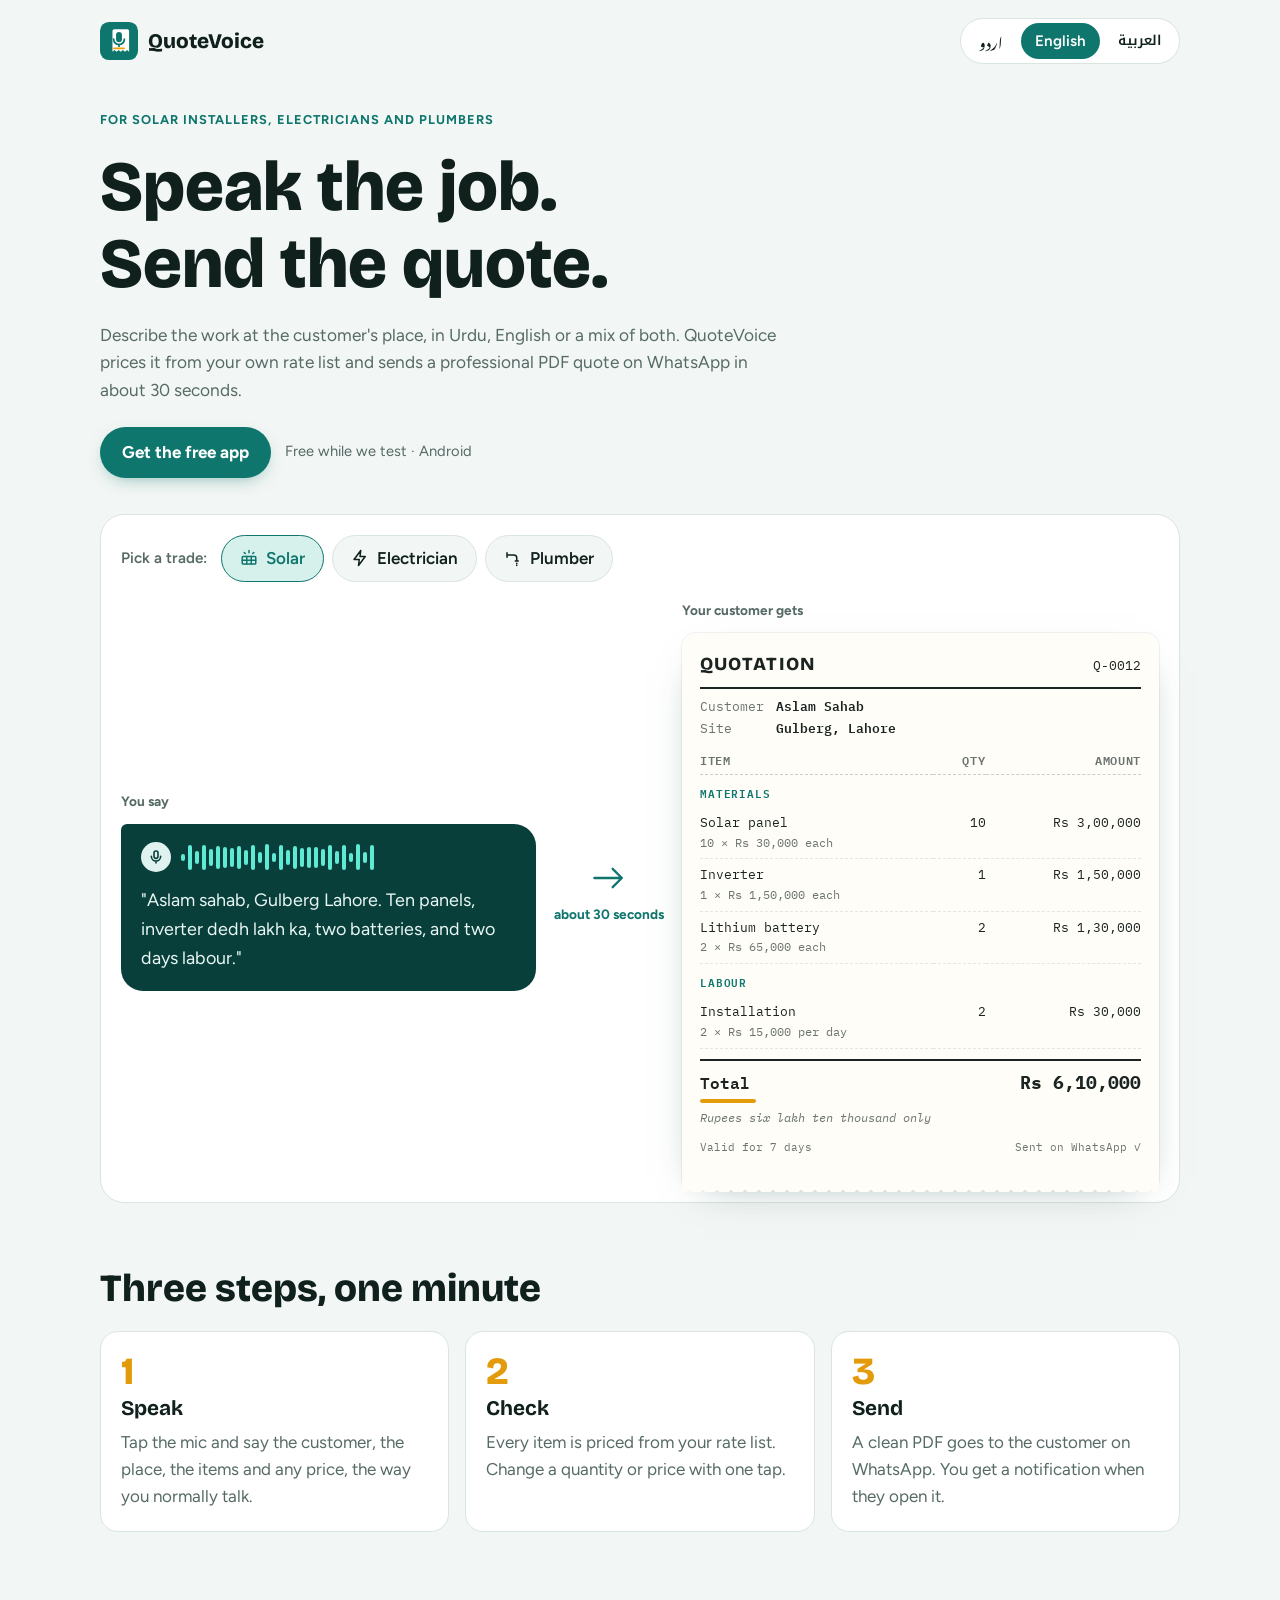
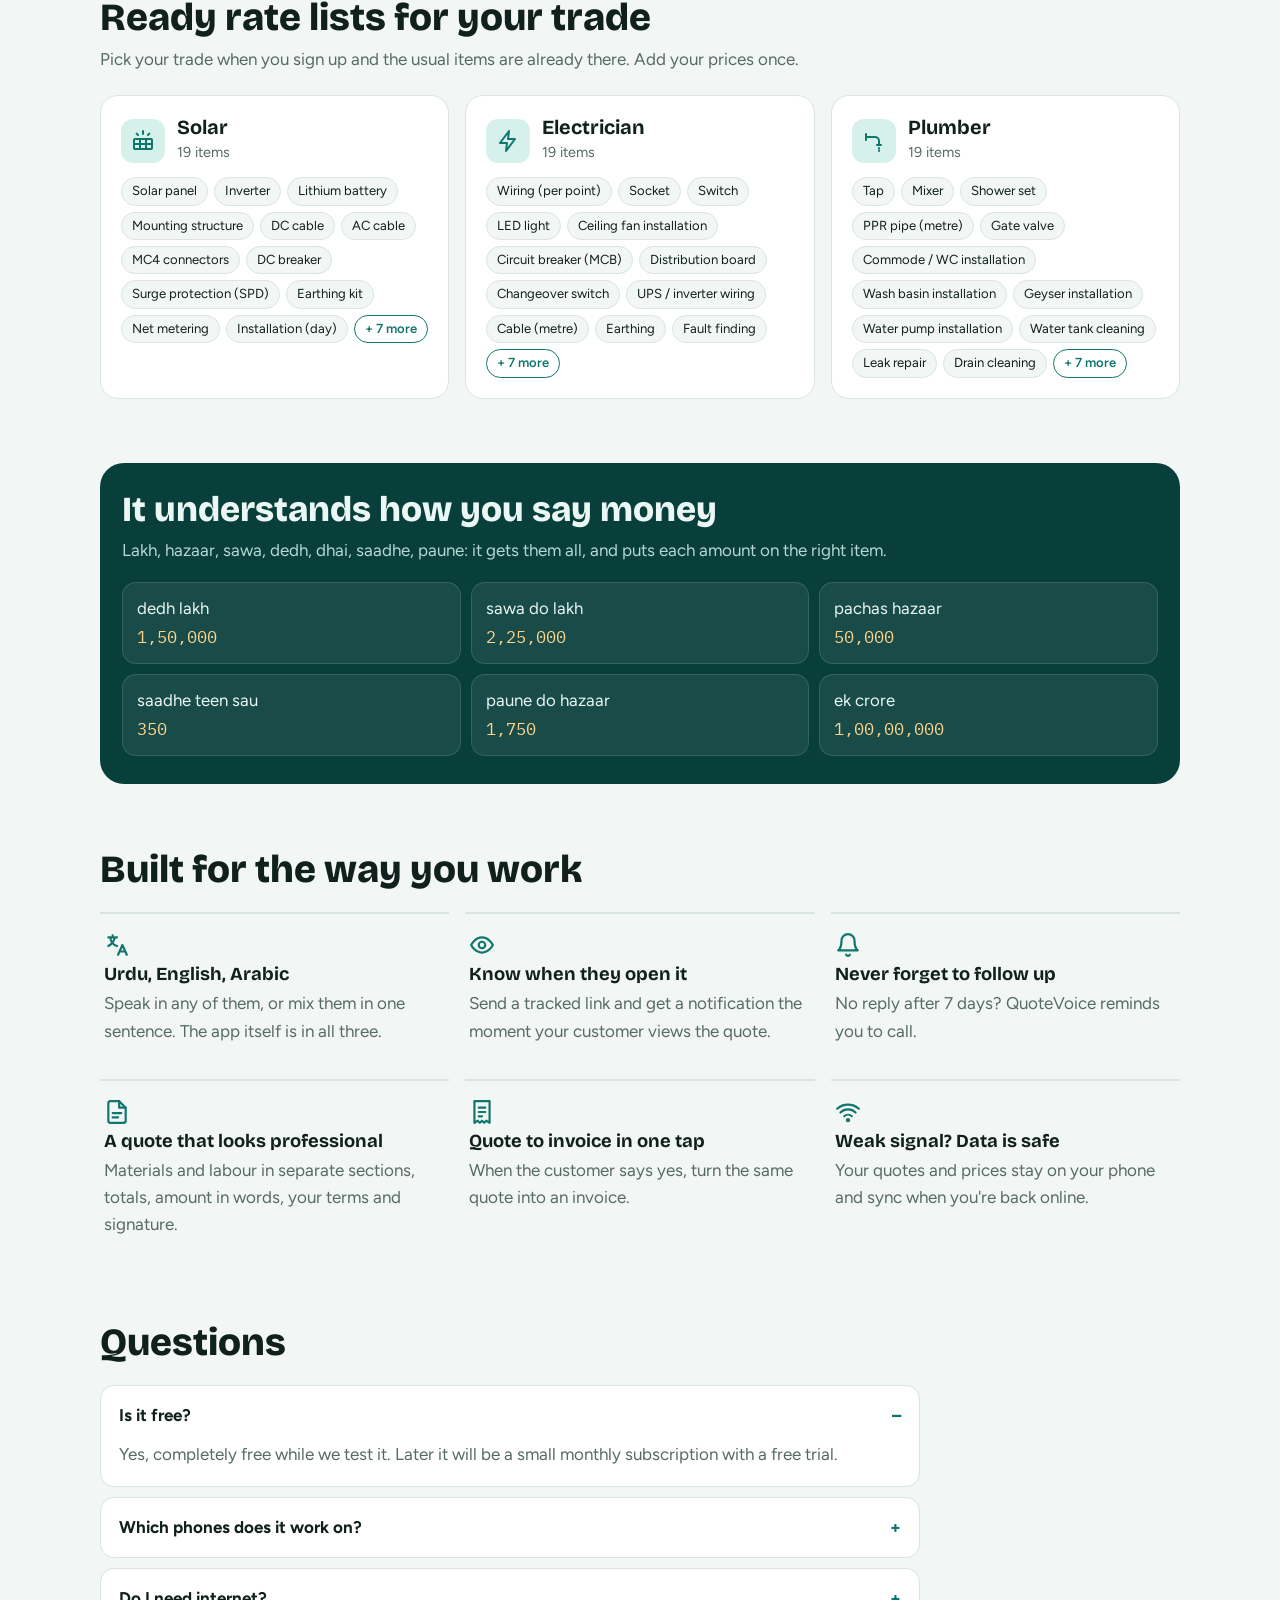
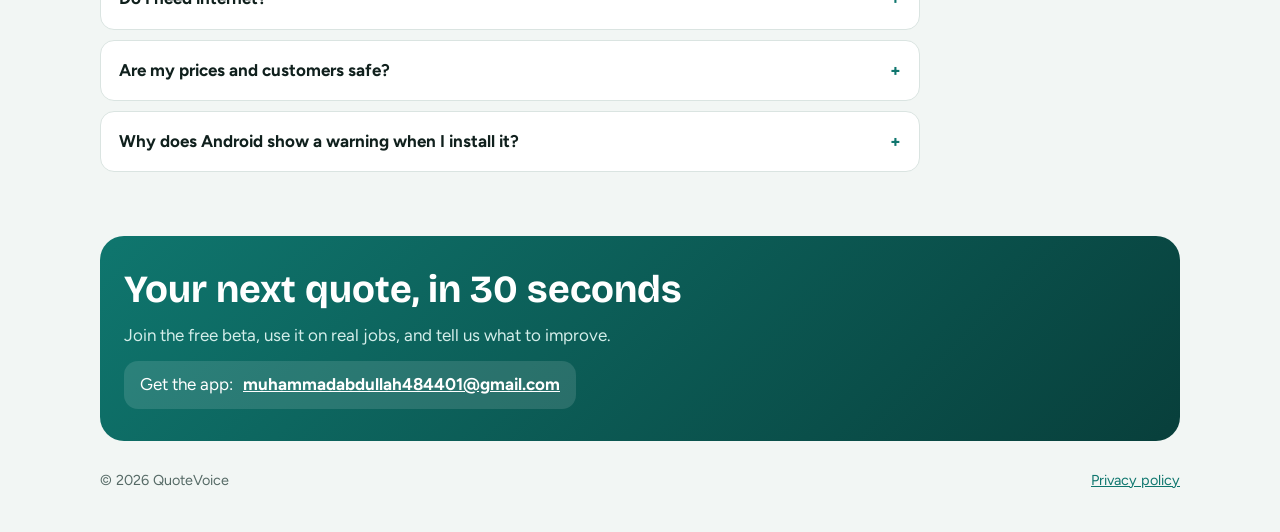
==== commit 2aec3090: "Default to English and Solar" ====
--- a/index.html
+++ b/index.html
@@ -1,5 +1,5 @@
 <!DOCTYPE html>
-<html lang="ur" dir="rtl">
+<html lang="en" dir="ltr">
 <head>
 <meta charset="utf-8">
 <meta name="viewport" content="width=device-width, initial-scale=1">
@@ -468,9 +468,9 @@
   }
 };
 
-let lang = 'ur';
+let lang = 'en';
 let trade = 'solar';
-try { const saved = localStorage.getItem('qv-lang'); if (saved && T[saved]) lang = saved; } catch (e) {}
+try { const saved = localStorage.getItem('qv-lang2'); if (saved && T[saved]) lang = saved; } catch (e) {}
 
 const $ = (s) => document.querySelector(s);
 const esc = (s) => String(s).replace(/[&<>"]/g, (c) => ({ '&': '&amp;', '<': '&lt;', '>': '&gt;', '"': '&quot;' }[c]));
@@ -536,7 +536,7 @@
 
 document.querySelectorAll('.langs button').forEach((b) => b.addEventListener('click', () => {
   lang = b.dataset.lang;
-  try { localStorage.setItem('qv-lang', lang); } catch (e) {}
+  try { localStorage.setItem('qv-lang2', lang); } catch (e) {}
   render(true);
 }));
 document.querySelectorAll('.tab').forEach((b) => b.addEventListener('click', () => { trade = b.dataset.trade; render(true); }));
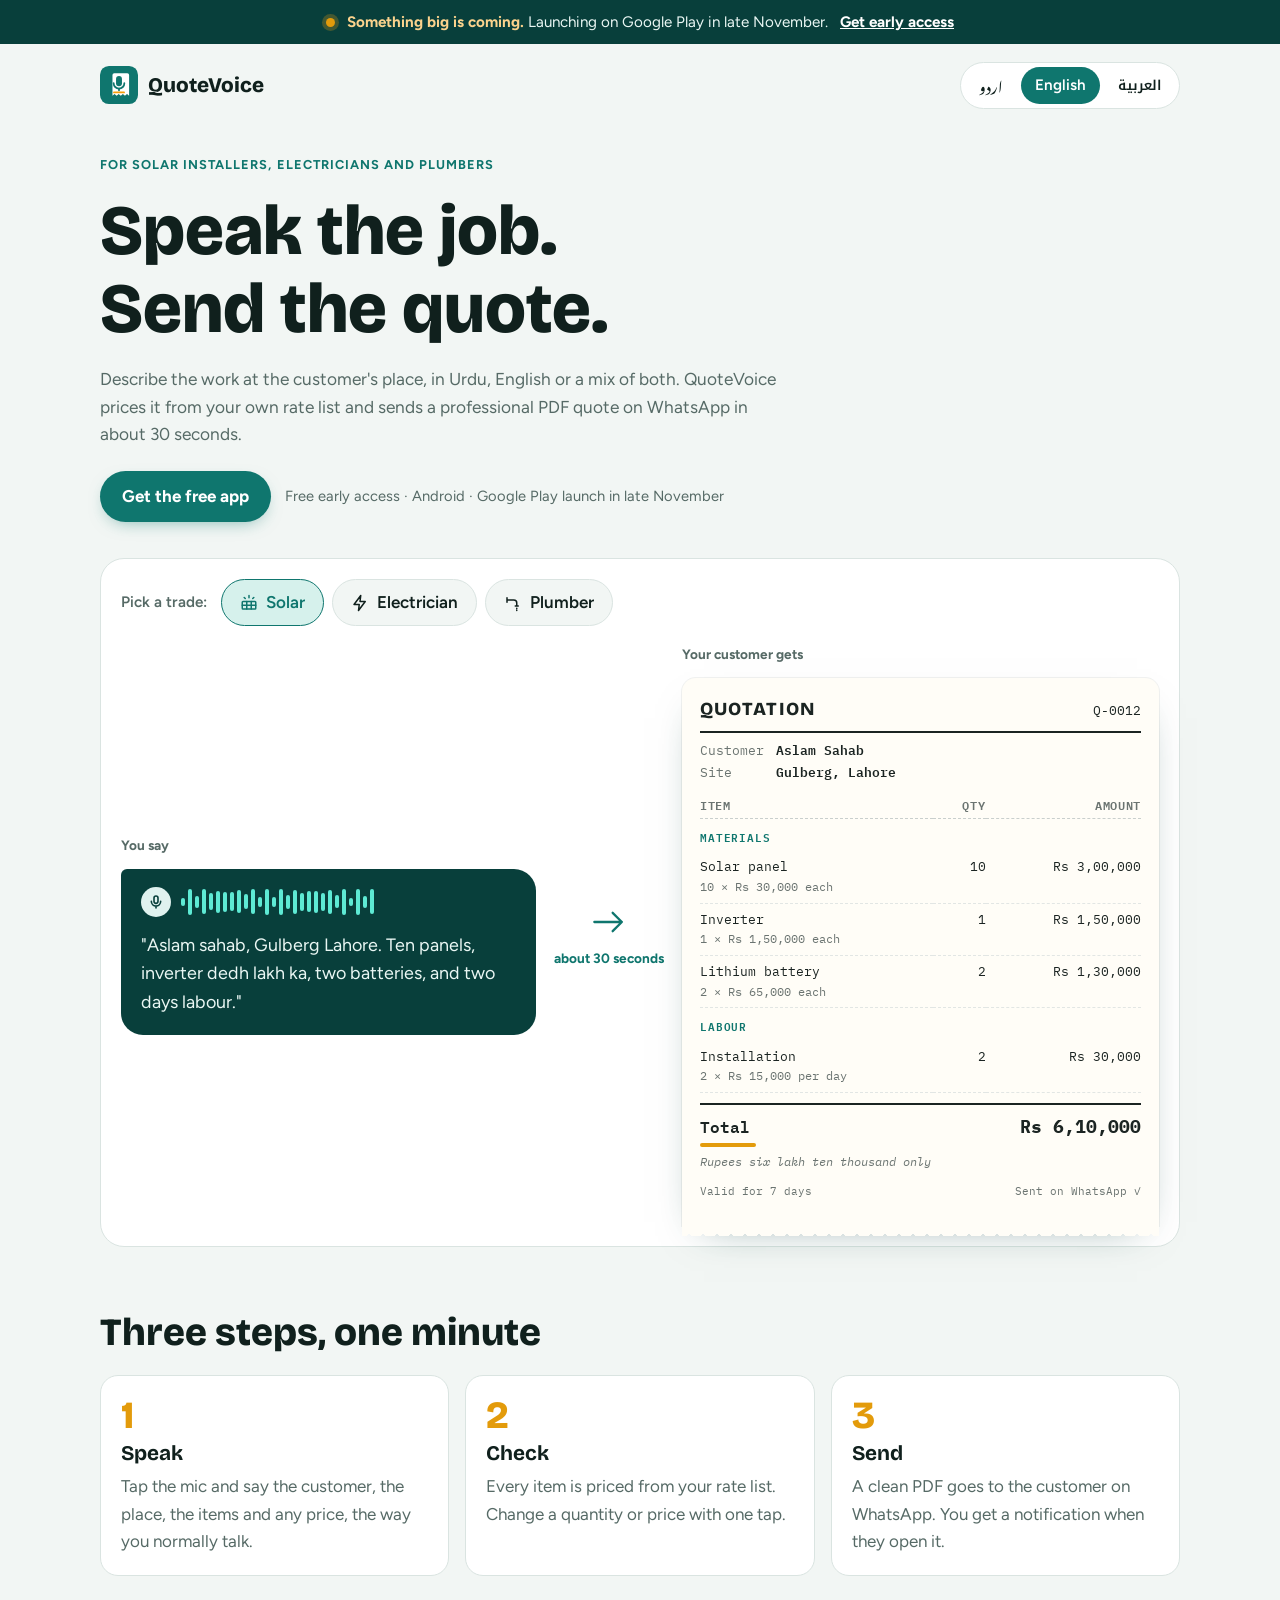
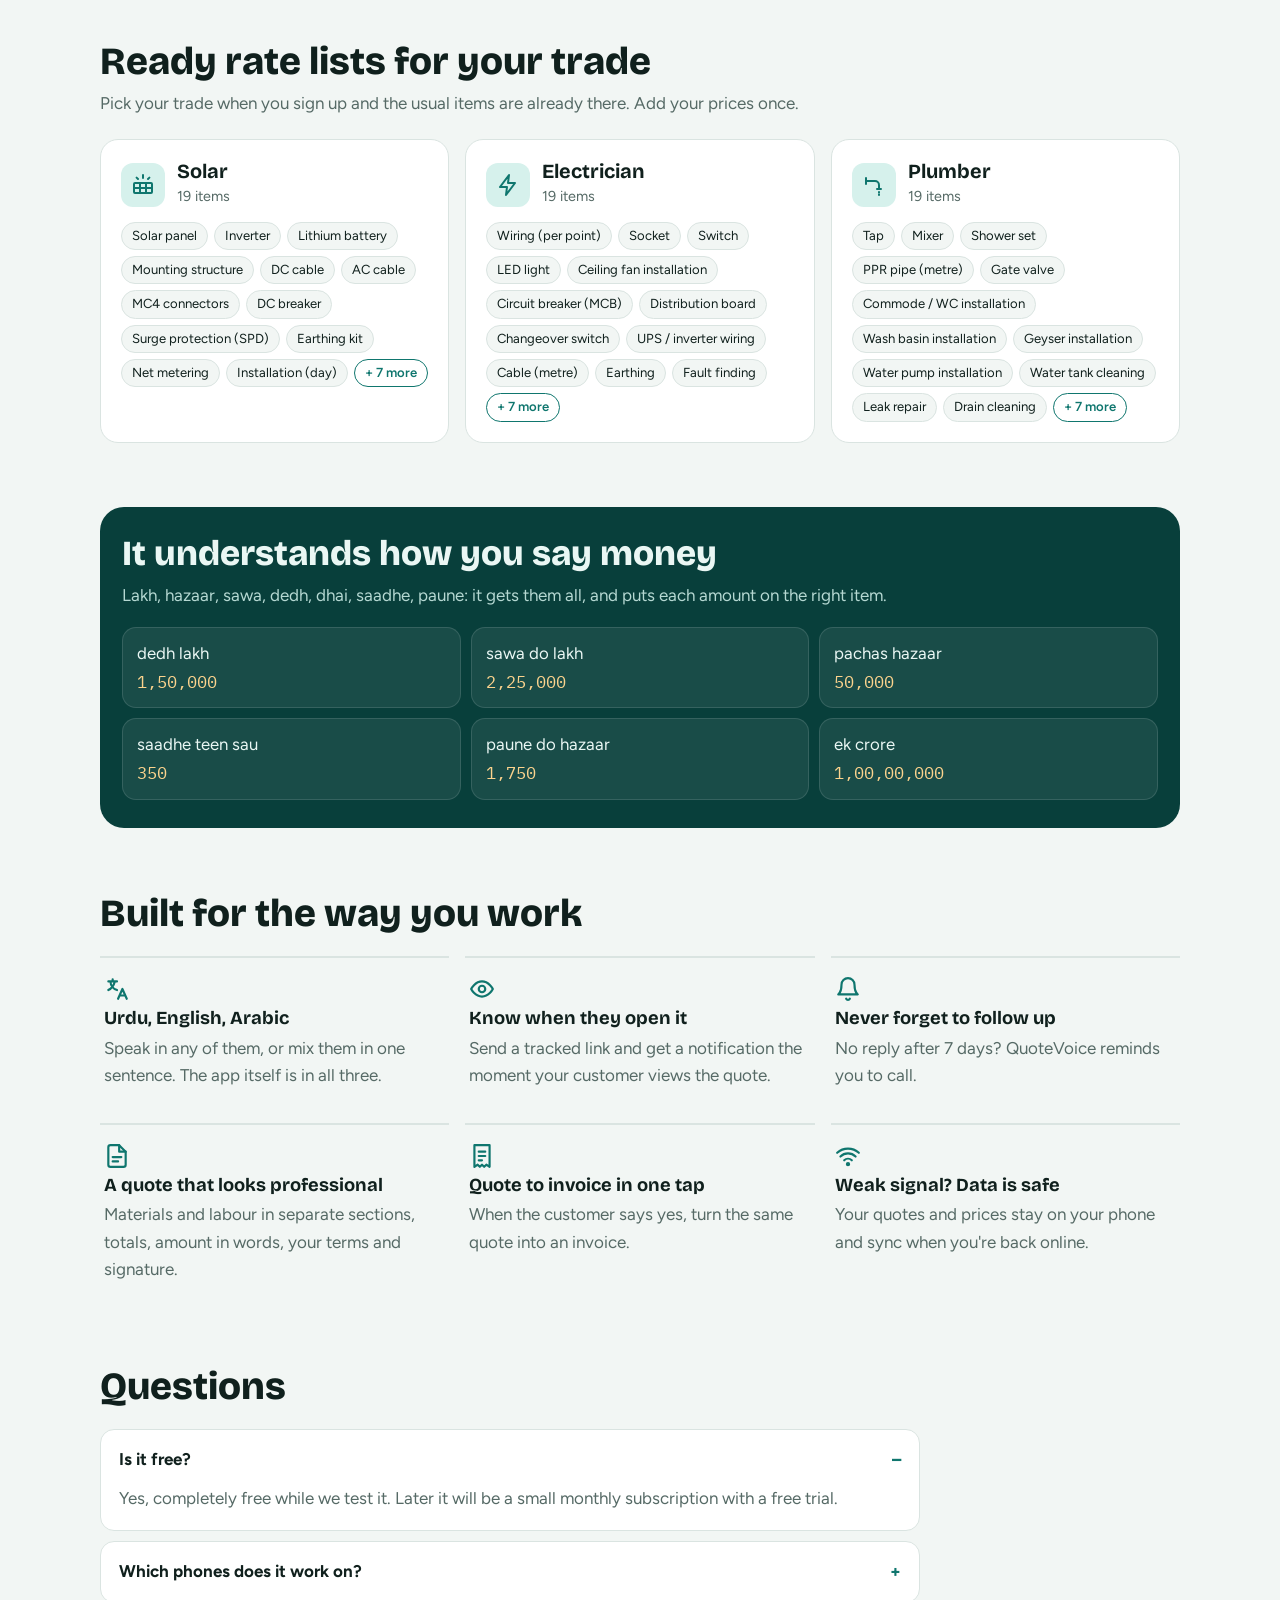
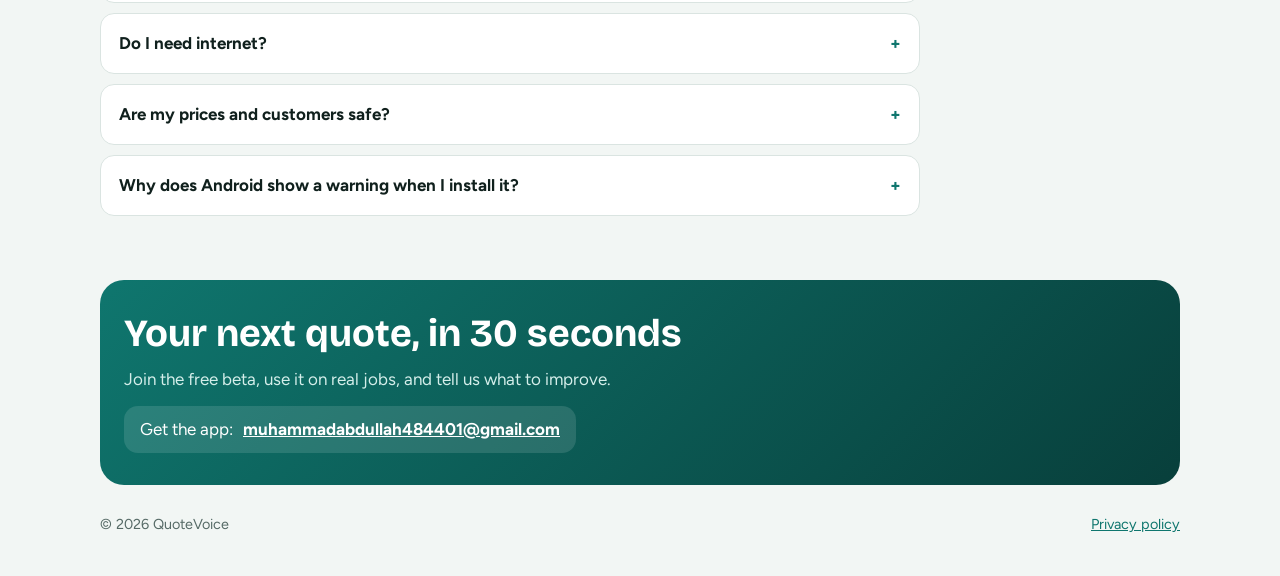
==== commit 792354f5: "Launch banner: something big is coming, late November" ====
--- a/index.html
+++ b/index.html
@@ -184,9 +184,16 @@
 @media (prefers-reduced-motion: reduce) {
   .wave i, .rows-in tr { animation: none; }
 }
+/* Launch banner */
+.launch { background: var(--brand-deep); color: #EAF7F4; }
+.launch .wrap { display: flex; align-items: center; justify-content: center; gap: 12px; flex-wrap: wrap; padding-top: 10px; padding-bottom: 10px; text-align: center; font-size: .95rem; }
+.launch .dot { width: 9px; height: 9px; border-radius: 50%; background: var(--amber); box-shadow: 0 0 0 4px rgba(242,165,22,.25); flex: none; }
+.launch strong { color: #FBD38D; }
+.launch a { color: #fff; font-weight: 700; }
 </style>
 </head>
 <body>
+<div class="launch" role="note"><div class="wrap"><span class="dot" aria-hidden="true"></span><span><strong data-t="soonBig"></strong> <span data-t="soonWhen"></span></span><a href="#join" data-t="soonCta"></a></div></div>
 <div class="wrap">
   <div class="top">
     <a class="brand" href="#top" aria-label="QuoteVoice">
@@ -338,10 +345,11 @@
 
 const T = {
   ur: {
+    soonBig: 'کچھ بڑا آنے والا ہے۔', soonWhen: 'نومبر کے آخر میں گوگل پلے پر لانچ۔', soonCta: 'پہلے رسائی حاصل کریں',
     eyebrow: 'سولر، الیکٹریشن اور پلمبر حضرات کے لیے',
     title: 'بولیں، اور کوٹیشن تیار',
     sub: 'گاہک کے پاس کھڑے کھڑے کام بتائیں، اردو، انگریزی یا دونوں ملا کر۔ ایپ آپ کی اپنی ریٹ لسٹ سے قیمتیں لگا کر تقریباً 30 سیکنڈ میں پروفیشنل PDF کوٹیشن واٹس ایپ پر بھیج دیتی ہے۔',
-    cta: 'مفت ایپ حاصل کریں', note: 'ٹیسٹنگ کے دوران بالکل مفت · اینڈرائیڈ',
+    cta: 'مفت ایپ حاصل کریں', note: 'ابتدائی رسائی مفت · اینڈرائیڈ · گوگل پلے لانچ نومبر کے آخر میں',
     pick: 'اپنا کام چنیں:', solar: 'سولر', electric: 'الیکٹریشن', plumber: 'پلمبر',
     youSay: 'آپ بولتے ہیں', youSend: 'گاہک کو ملتی ہے', time: 'تقریباً 30 سیکنڈ',
     spoken: {
@@ -381,10 +389,11 @@
     contactLabel: 'ایپ کے لیے رابطہ کریں:', privacy: 'پرائیویسی پالیسی'
   },
   en: {
+    soonBig: 'Something big is coming.', soonWhen: 'Launching on Google Play in late November.', soonCta: 'Get early access',
     eyebrow: 'For solar installers, electricians and plumbers',
     title: 'Speak the job. Send the quote.',
     sub: 'Describe the work at the customer\'s place, in Urdu, English or a mix of both. QuoteVoice prices it from your own rate list and sends a professional PDF quote on WhatsApp in about 30 seconds.',
-    cta: 'Get the free app', note: 'Free while we test · Android',
+    cta: 'Get the free app', note: 'Free early access · Android · Google Play launch in late November',
     pick: 'Pick a trade:', solar: 'Solar', electric: 'Electrician', plumber: 'Plumber',
     youSay: 'You say', youSend: 'Your customer gets', time: 'about 30 seconds',
     spoken: {
@@ -424,10 +433,11 @@
     contactLabel: 'Get the app:', privacy: 'Privacy policy'
   },
   ar: {
+    soonBig: 'شيء كبير قادم.', soonWhen: 'الإطلاق على Google Play في أواخر نوفمبر.', soonCta: 'احصل على وصول مبكر',
     eyebrow: 'لفنيي الطاقة الشمسية والكهرباء والسباكة',
     title: 'تكلّم عن العمل، وأرسل عرض السعر',
     sub: 'صِف العمل وأنت عند العميل، بالعربية أو الإنجليزية أو الأردية. يسعّره QuoteVoice من قائمة أسعارك ويرسل عرض سعر PDF احترافياً عبر واتساب في نحو 30 ثانية.',
-    cta: 'احصل على التطبيق مجاناً', note: 'مجاني خلال فترة التجربة · أندرويد',
+    cta: 'احصل على التطبيق مجاناً', note: 'وصول مبكر مجاني · أندرويد · الإطلاق على Google Play أواخر نوفمبر',
     pick: 'اختر مهنتك:', solar: 'طاقة شمسية', electric: 'كهربائي', plumber: 'سبّاك',
     youSay: 'أنت تقول', youSend: 'يصل إلى عميلك', time: 'نحو 30 ثانية',
     spoken: {
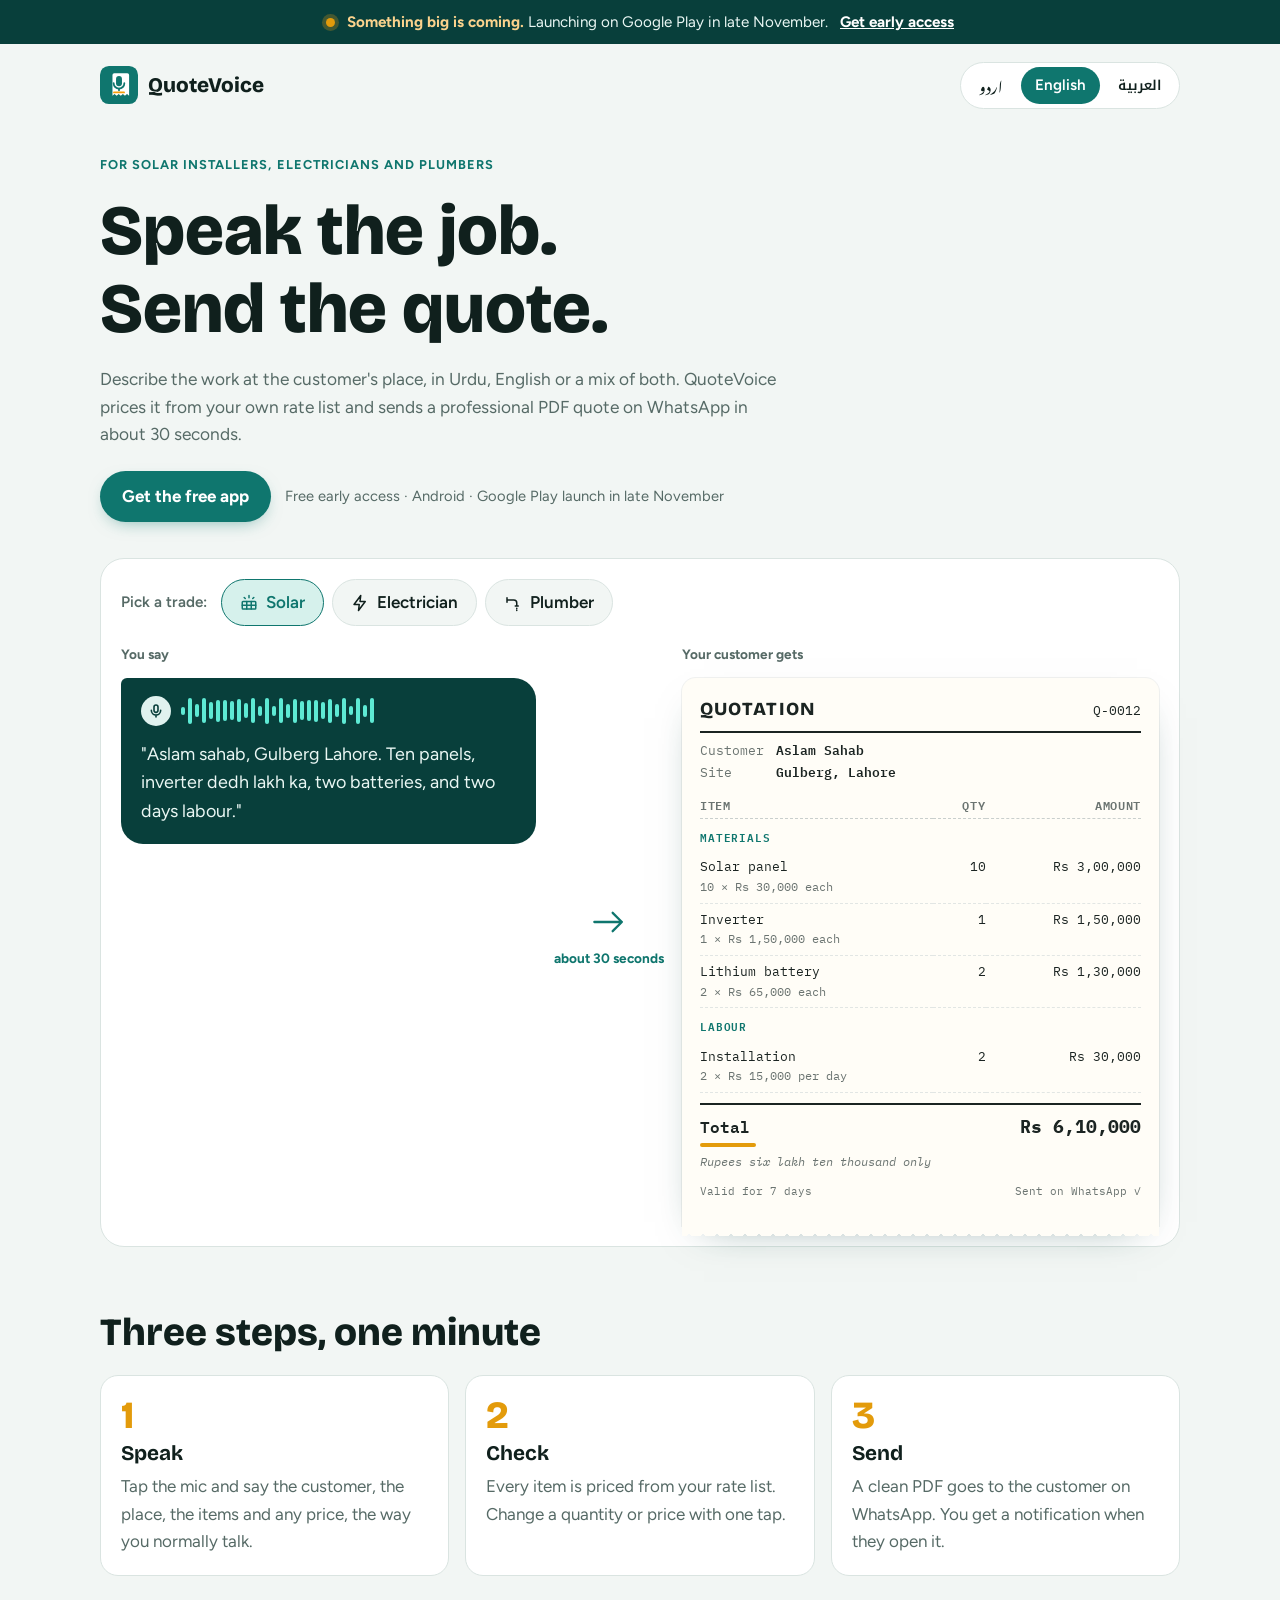
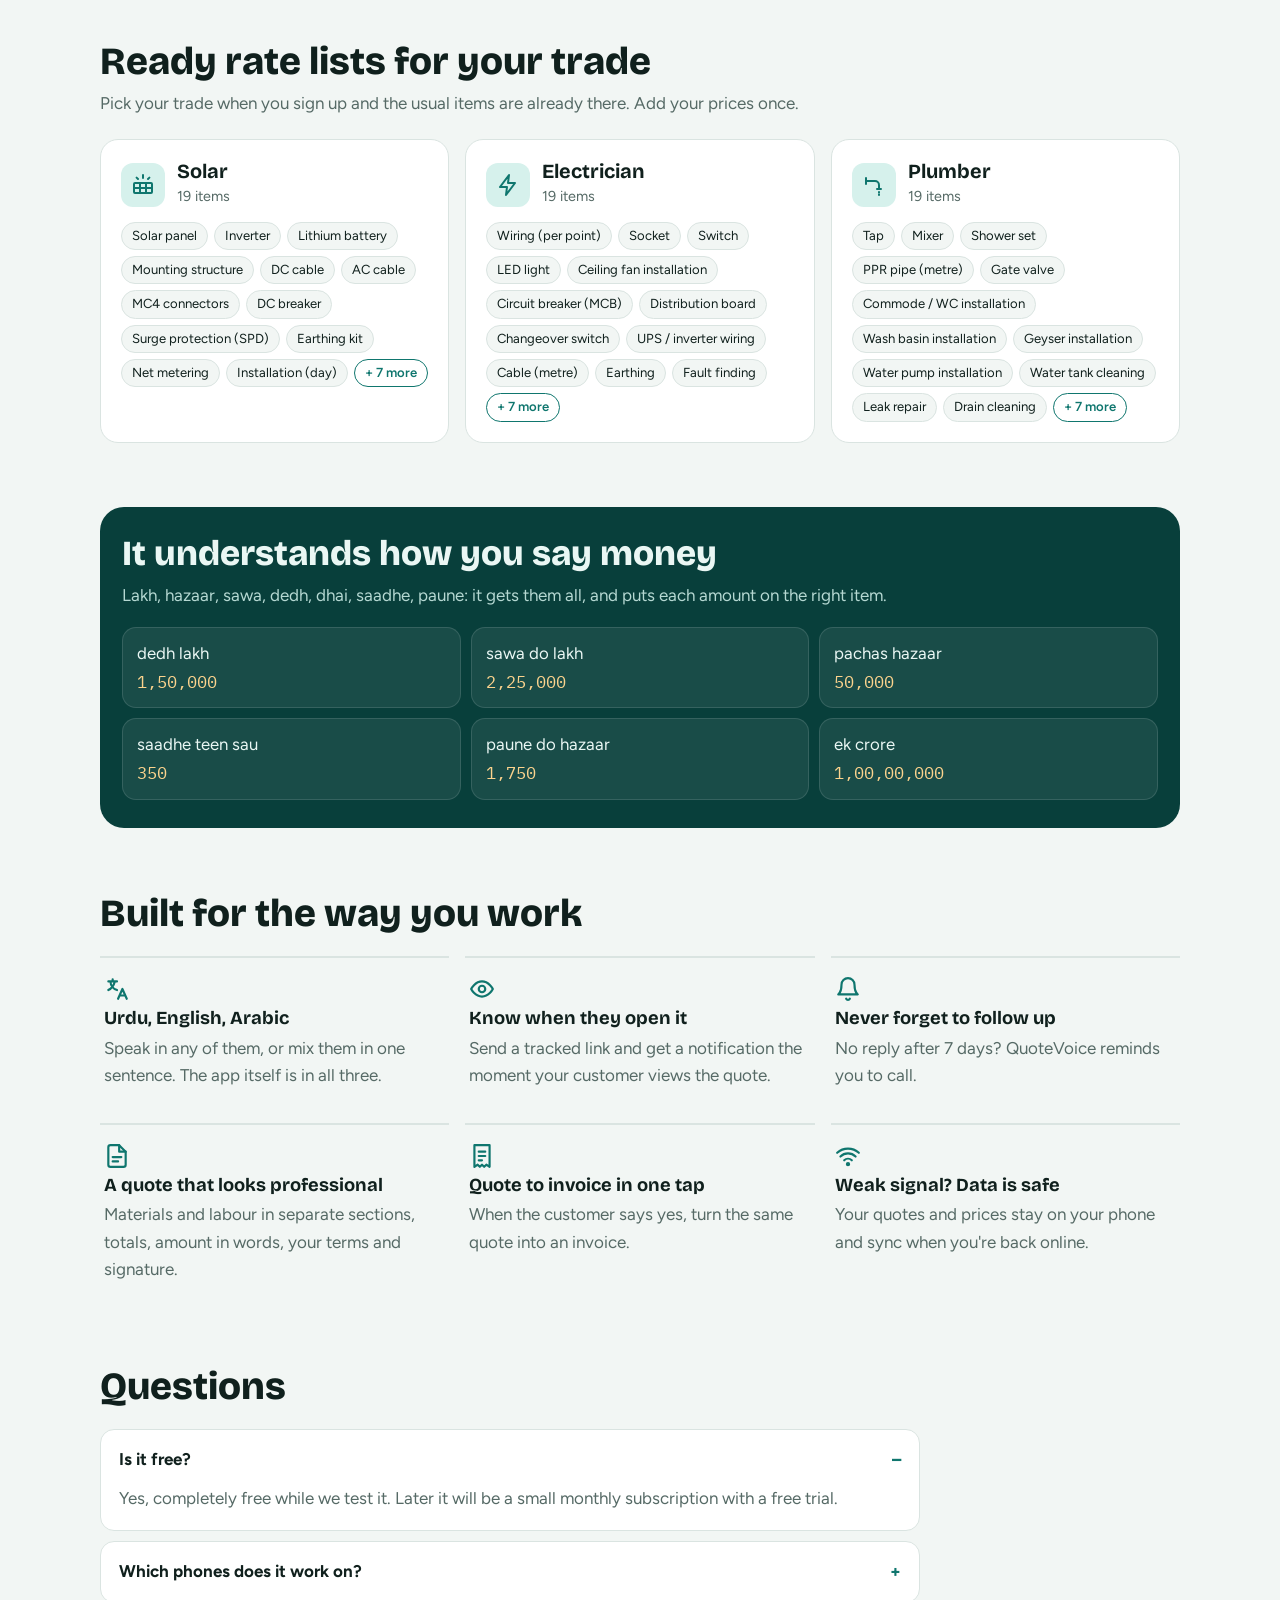
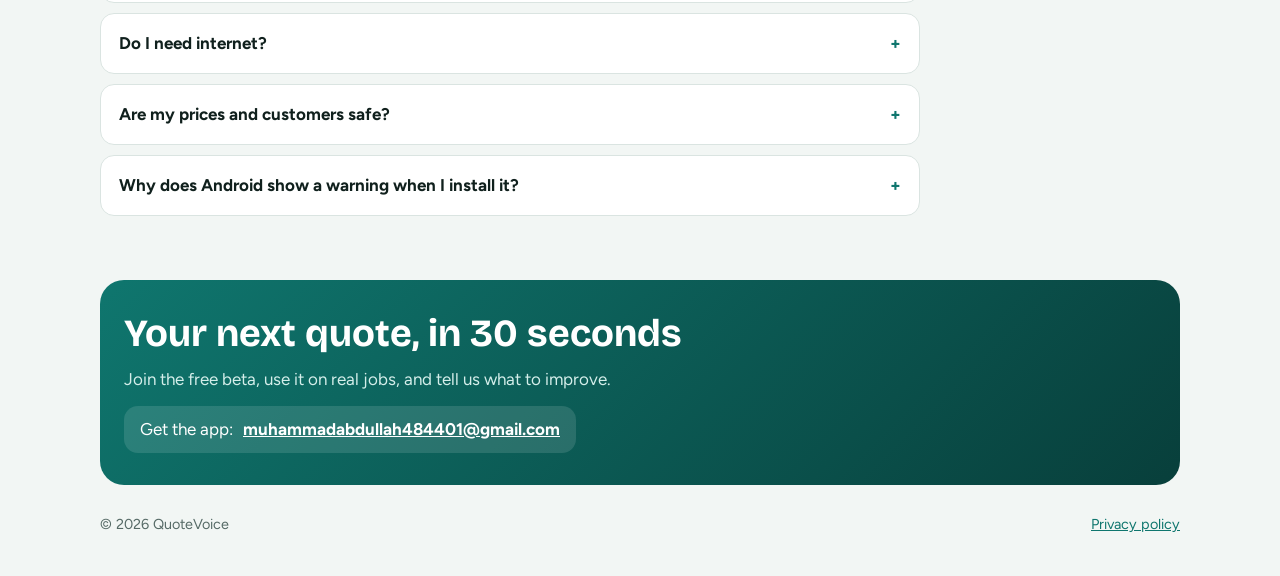
==== commit 5693220a: "Demo: align speech bubble to top" ====
--- a/index.html
+++ b/index.html
@@ -84,7 +84,8 @@
 .tab { border: 1px solid var(--line); background: var(--bg); padding: 8px 18px; border-radius: 999px; cursor: pointer; font-weight: 600; display: inline-flex; gap: 8px; align-items: center; line-height: 1.7; }
 .tab svg { width: 18px; height: 18px; }
 .tab[aria-selected="true"] { background: var(--brand-soft); border-color: var(--brand); color: var(--brand); }
-.stage { display: grid; grid-template-columns: 1fr auto 1.15fr; gap: 18px; align-items: center; }
+.stage { display: grid; grid-template-columns: 1fr auto 1.15fr; gap: 18px; align-items: start; }
+.stage .arrow { align-self: center; }
 .say { display: grid; gap: 12px; align-content: start; }
 .tag { font-size: .85rem; font-weight: 700; color: var(--muted); }
 .bubble { background: var(--brand-deep); color: #EAF7F4; border-radius: 22px; border-start-start-radius: 6px; padding: 18px 20px; font-size: 1.12rem; display: grid; gap: 14px; }
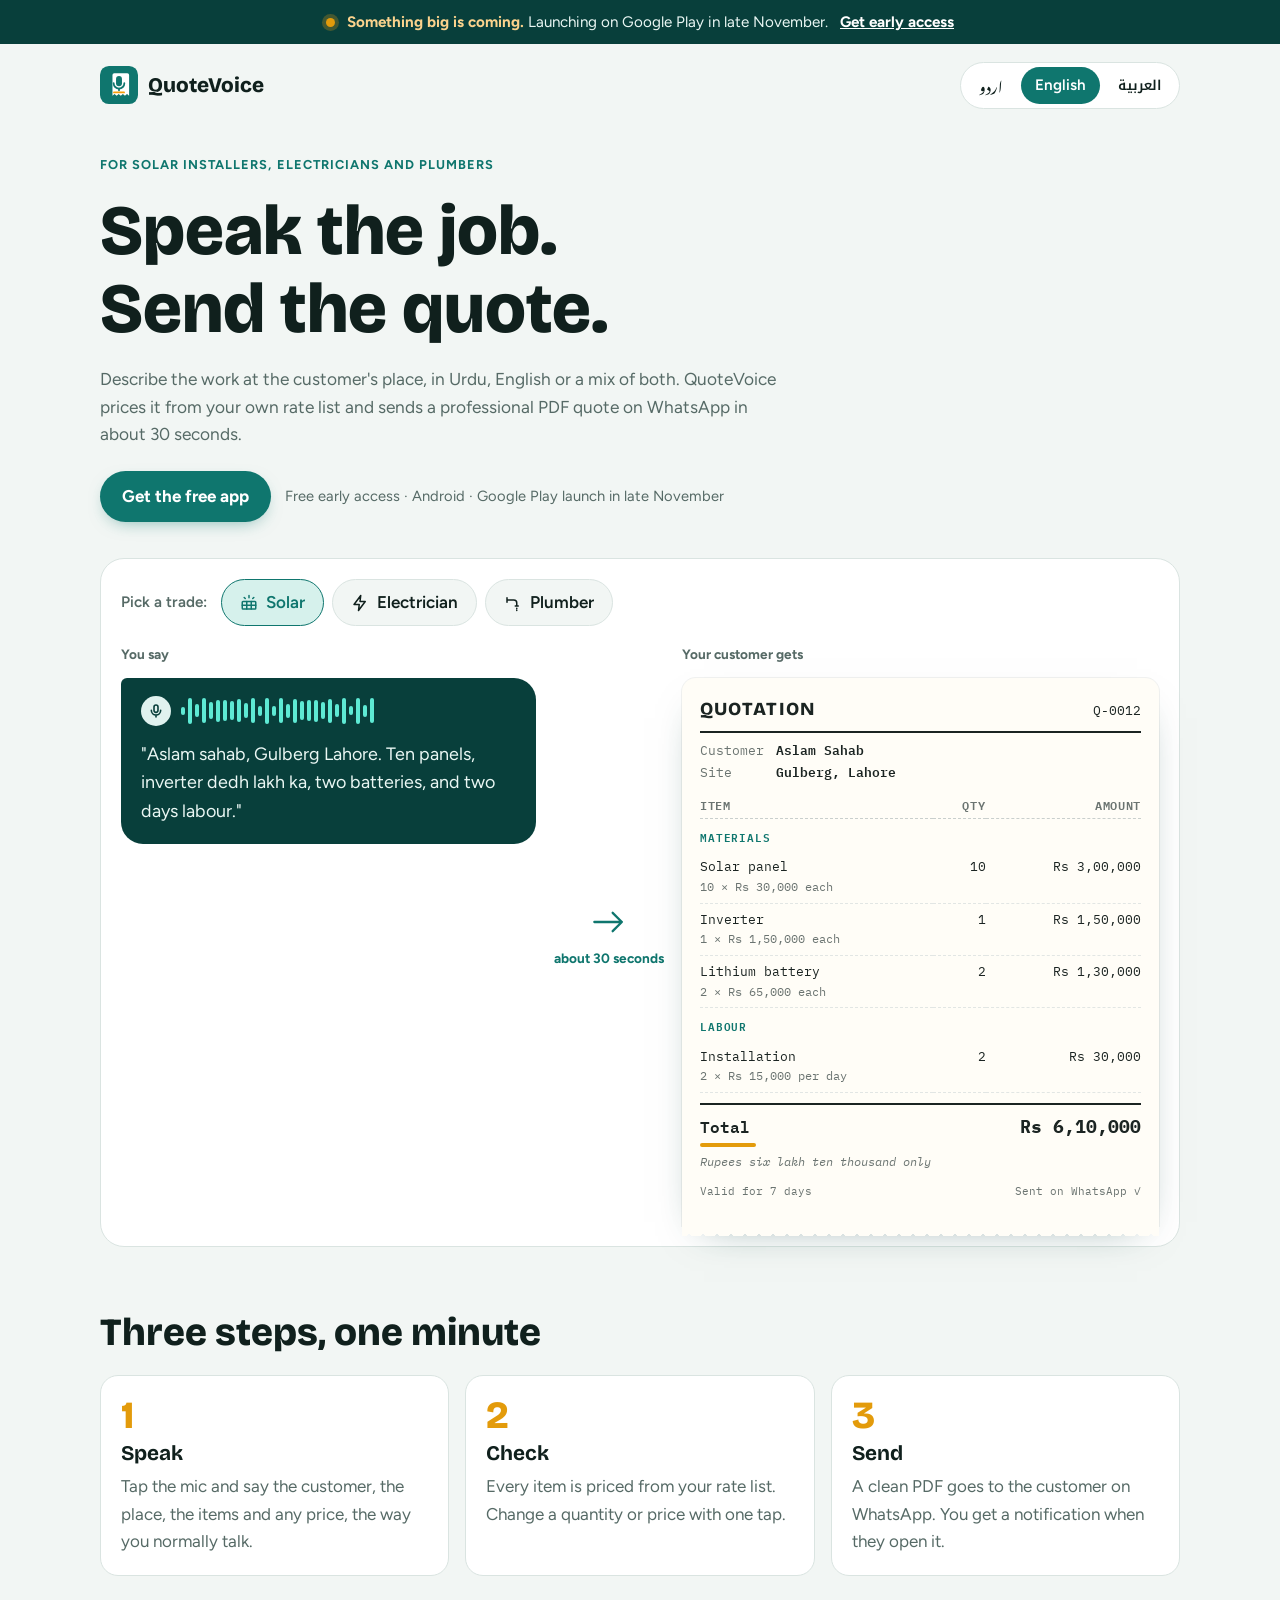
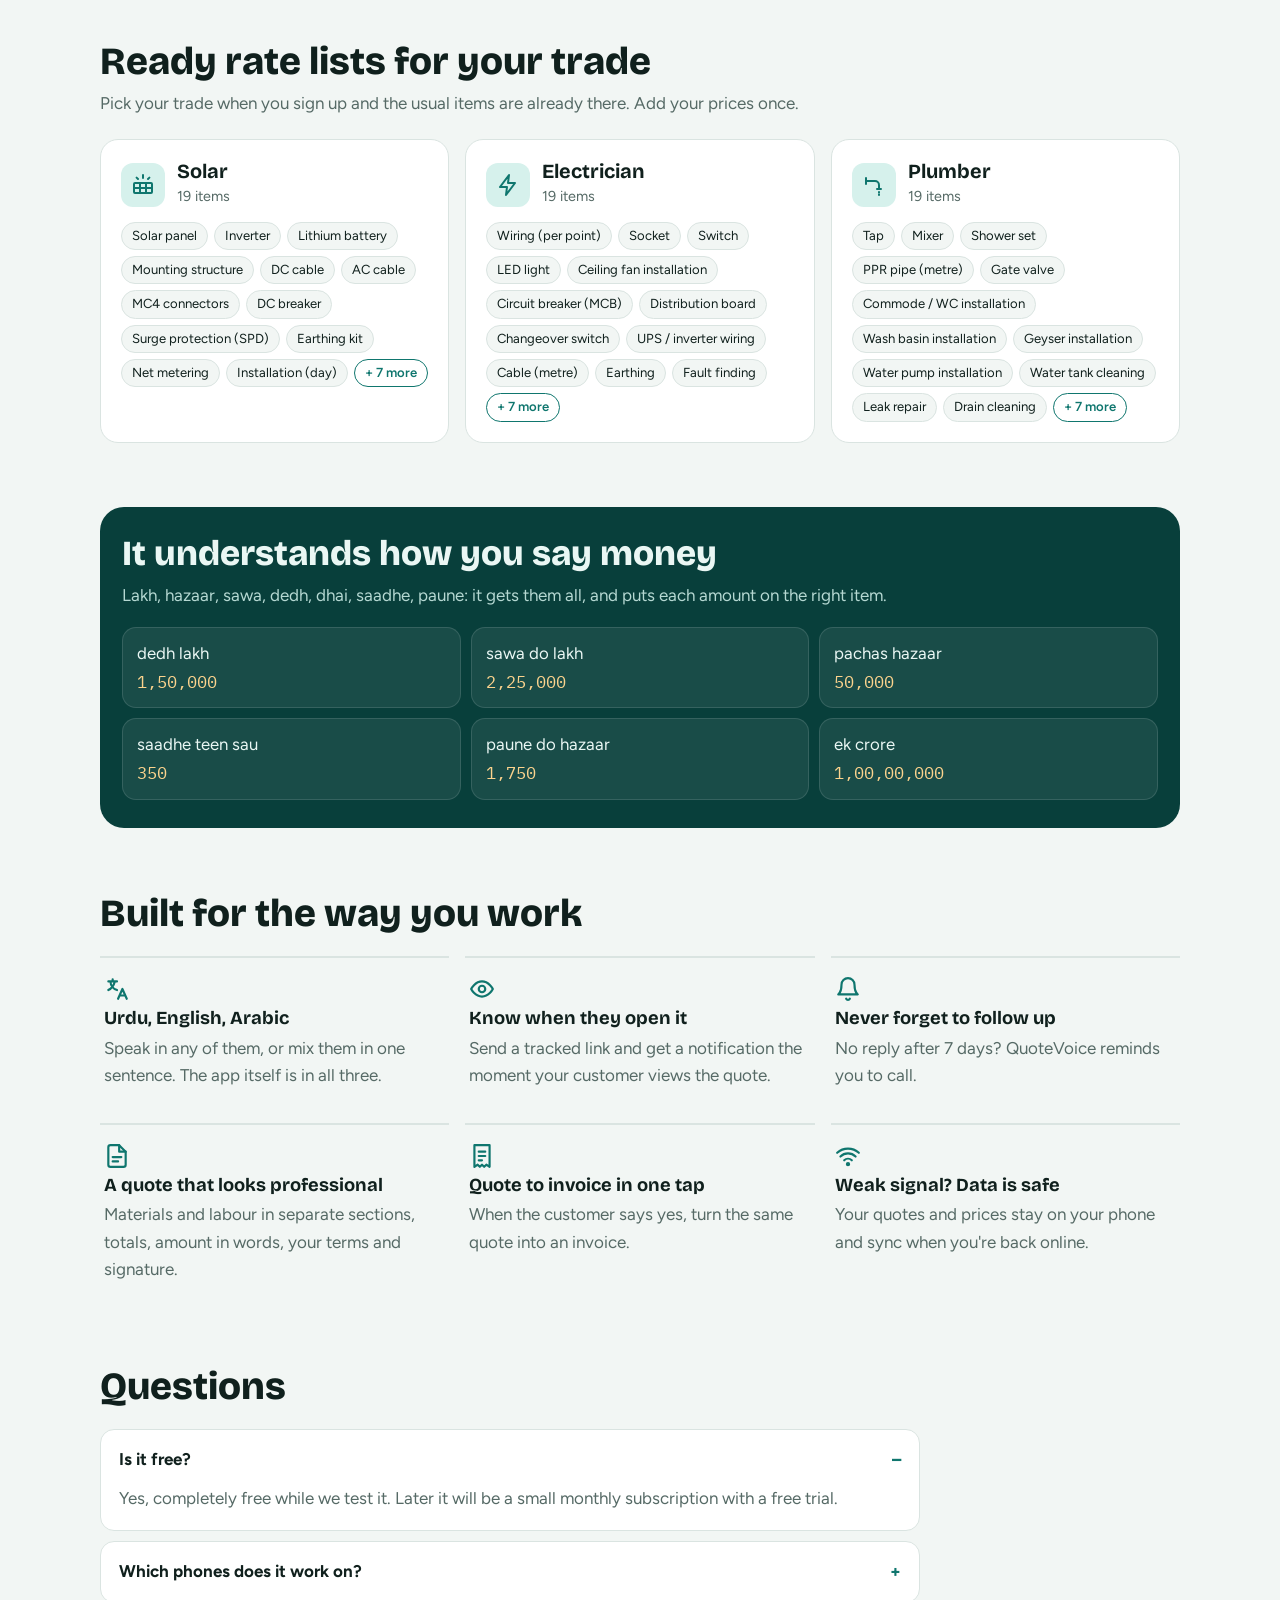
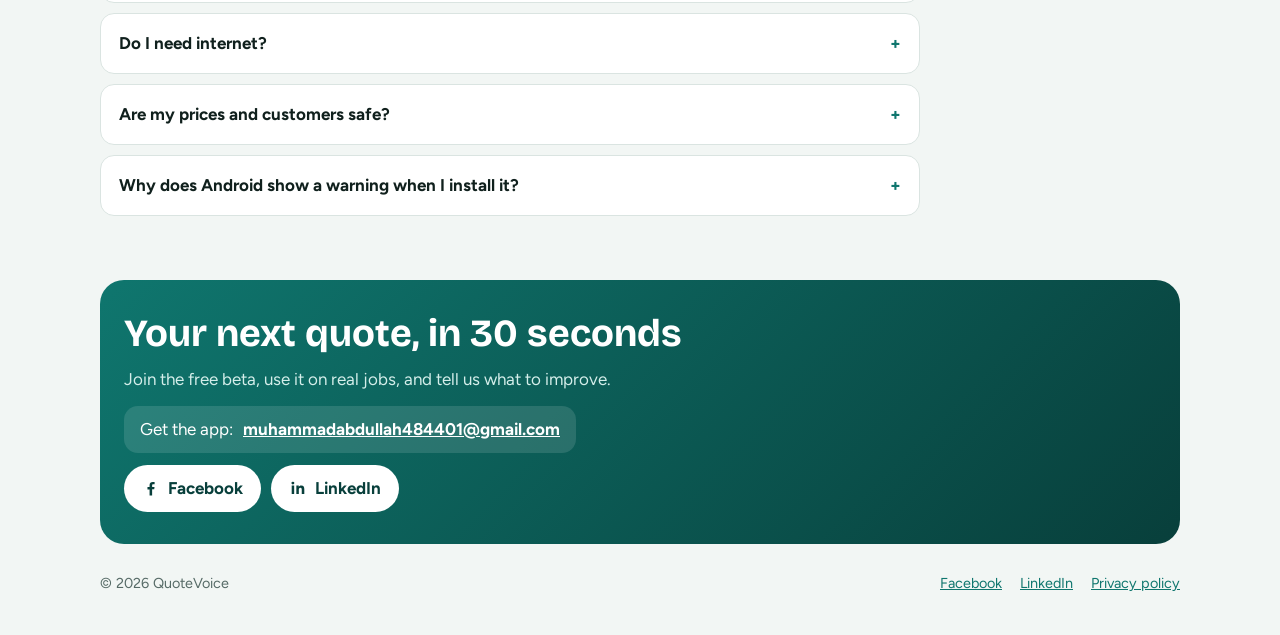
==== commit a53f1c64: "Add Facebook and LinkedIn links" ====
--- a/index.html
+++ b/index.html
@@ -173,6 +173,11 @@
 .contact { display: inline-flex; flex-wrap: wrap; gap: 10px; align-items: center; background: rgba(255,255,255,.12); border-radius: 14px; padding: 10px 16px; width: fit-content; }
 .contact a { color: #fff; font-family: 'Figtree', sans-serif; font-weight: 700; direction: ltr; }
 footer { padding: 28px 0 40px; color: var(--muted); font-size: .9rem; display: flex; gap: 16px; flex-wrap: wrap; justify-content: space-between; }
+.foot-links { display: flex; gap: 18px; flex-wrap: wrap; }
+.socials { display: flex; gap: 10px; flex-wrap: wrap; }
+.social { display: inline-flex; align-items: center; gap: 8px; padding: 10px 18px; border-radius: 999px; background: #fff; color: var(--brand-deep); font-family: 'Figtree', sans-serif; font-weight: 700; text-decoration: none; }
+.social svg { width: 18px; height: 18px; }
+.social:hover { filter: brightness(.95); }
 
 @media (max-width: 860px) {
   .stage { grid-template-columns: 1fr; }
@@ -289,11 +294,15 @@
     <h2 data-t="joinTitle"></h2>
     <p data-t="joinSub"></p>
     <div class="contact"><span data-t="contactLabel"></span><a href="mailto:muhammadabdullah484401@gmail.com">muhammadabdullah484401@gmail.com</a></div>
+    <div class="socials">
+      <a class="social" href="https://www.facebook.com/profile.php?id=61596046688041" target="_blank" rel="noopener"><svg viewBox="0 0 24 24" aria-hidden="true"><path fill="currentColor" d="M13.5 22v-8.2h2.8l.4-3.2h-3.2V8.5c0-.9.3-1.6 1.6-1.6h1.7V4.1c-.3 0-1.3-.1-2.5-.1-2.5 0-4.2 1.5-4.2 4.3v2.4H7.3v3.2h2.8V22z"/></svg>Facebook</a>
+      <a class="social" href="https://www.linkedin.com/company/145410063/" target="_blank" rel="noopener"><svg viewBox="0 0 24 24" aria-hidden="true"><path fill="currentColor" d="M6.9 8.8H3.6V20h3.3zM5.2 3.5a1.9 1.9 0 1 0 0 3.9 1.9 1.9 0 0 0 0-3.9zM20.4 13.6c0-3-.7-5.1-4.1-5.1-1.7 0-2.8.9-3.2 1.8h-.1V8.8H9.8V20h3.3v-5.5c0-1.5.3-2.9 2.1-2.9s1.8 1.7 1.8 3V20h3.4z"/></svg>LinkedIn</a>
+    </div>
   </div>
 
   <footer>
     <span>© 2026 QuoteVoice</span>
-    <a href="privacy.html" data-t="privacy"></a>
+    <span class="foot-links"><a href="https://www.facebook.com/profile.php?id=61596046688041" target="_blank" rel="noopener">Facebook</a><a href="https://www.linkedin.com/company/145410063/" target="_blank" rel="noopener">LinkedIn</a><a href="privacy.html" data-t="privacy"></a></span>
   </footer>
 </div>
 
